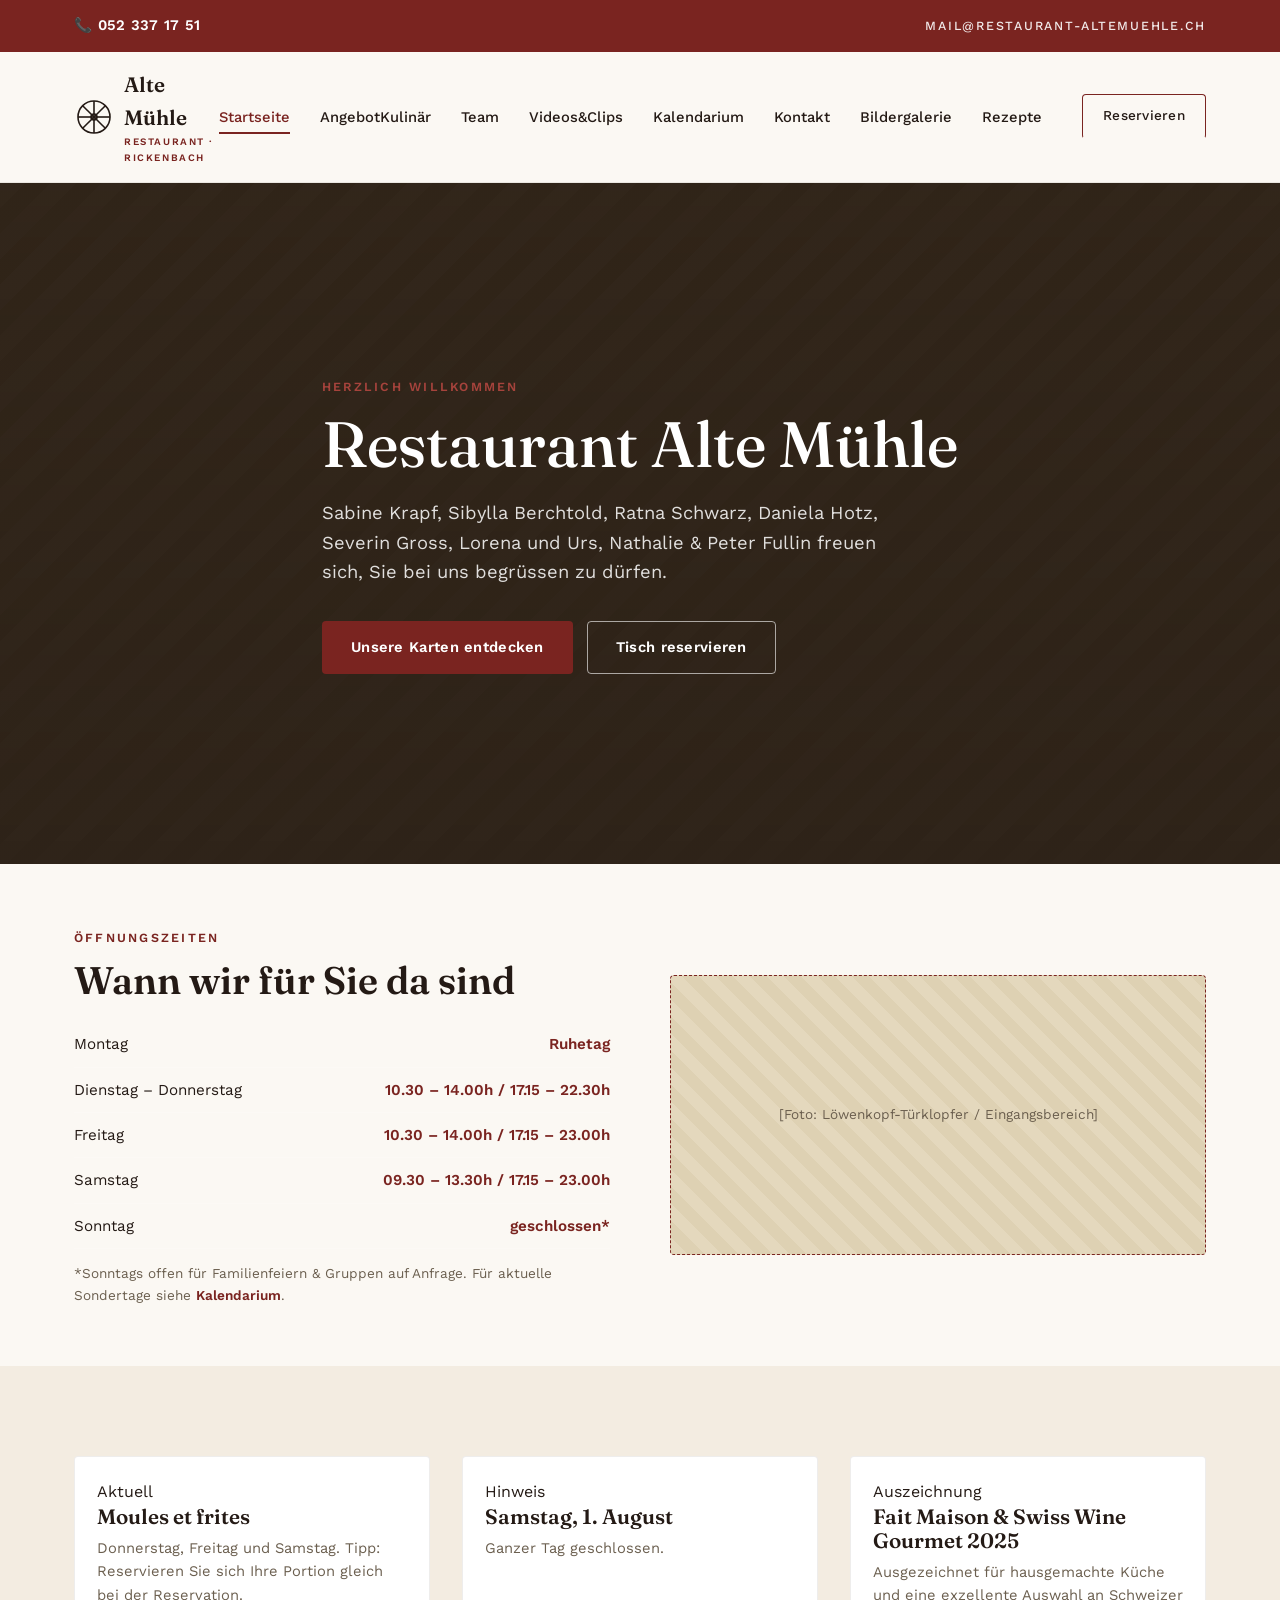
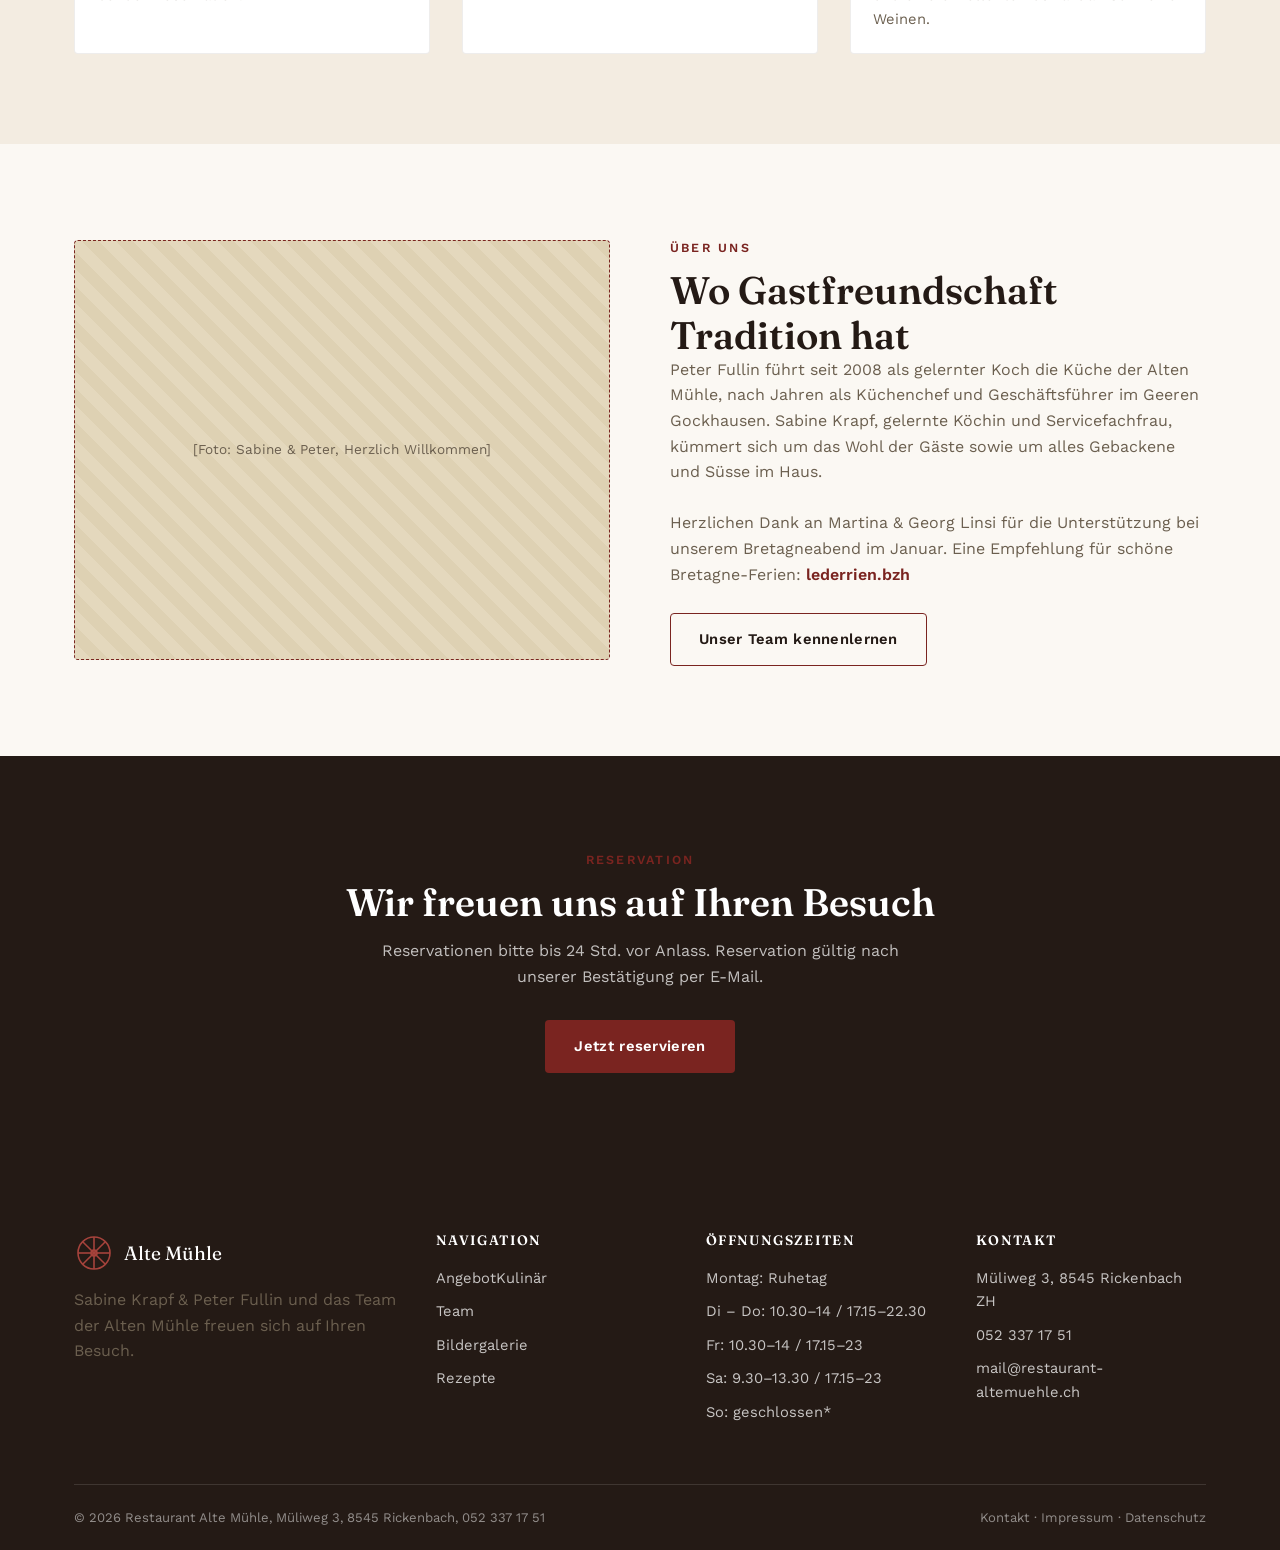
==== index.html @ ccd16a59 "Initial commit" ====
<!DOCTYPE html>
<html lang="de">
<head>
<meta charset="UTF-8">
<meta name="viewport" content="width=device-width, initial-scale=1.0">
<title>Restaurant Alte Mühle | Rickenbach ZH</title>
<meta name="description" content="Restaurant Alte Mühle in Rickenbach ZH – herzhafte Küche, Fait-Maison-Label und ausgezeichnete Schweizer Weine. Sabine Krapf & Peter Fullin heissen Sie willkommen.">
<link rel="stylesheet" href="style.css">
</head>
<body>

<div class="top-bar">
  <div class="top-bar-inner">
    <a class="phone" href="tel:+41523371751">📞 052 337 17 51</a>
    <a class="mail" href="mailto:mail@restaurant-altemuehle.ch">mail@restaurant-altemuehle.ch</a>
  </div>
</div>

<header class="site-header">
  <div class="nav-wrap">
    <a href="index.html" class="logo">
      <svg class="millwheel" viewBox="0 0 40 40"><circle cx="20" cy="20" r="16"/><line x1="20" y1="4" x2="20" y2="36"/><line x1="4" y1="20" x2="36" y2="20"/><line x1="8.7" y1="8.7" x2="31.3" y2="31.3"/><line x1="31.3" y1="8.7" x2="8.7" y2="31.3"/><circle cx="20" cy="20" r="3"/></svg>
      <div>Alte Mühle<span class="sub">Restaurant · Rickenbach</span></div>
    </a>
    <nav class="main-nav" id="main-nav">
      <ul>
        <li><a href="index.html" class="active">Startseite</a></li>
        <li><a href="angebotkulinaer.html">AngebotKulinär</a></li>
        <li><a href="team.html">Team</a></li>
        <li><a href="videos.html">Videos&amp;Clips</a></li>
        <li><a href="kalendarium.html">Kalendarium</a></li>
        <li><a href="kontakt.html">Kontakt</a></li>
        <li><a href="bildergalerie.html">Bildergalerie</a></li>
        <li><a href="rezepte.html">Rezepte</a></li>
        <li class="nav-cta"><a href="kontakt.html" class="btn btn-outline-dark">Reservieren</a></li>
      </ul>
    </nav>
    <button class="nav-toggle" id="nav-toggle" aria-label="Menü öffnen">&#9776;</button>
  </div>
</header>

<section class="hero">
  <div class="hero-inner">
    <span class="eyebrow">Herzlich willkommen</span>
    <h1>Restaurant Alte Mühle</h1>
    <p class="lead">Sabine Krapf, Sibylla Berchtold, Ratna Schwarz, Daniela Hotz, Severin Gross, Lorena und Urs, Nathalie &amp; Peter Fullin freuen sich, Sie bei uns begrüssen zu dürfen.</p>
    <div class="hero-actions">
      <a href="angebotkulinaer.html" class="btn btn-primary">Unsere Karten entdecken</a>
      <a href="kontakt.html" class="btn btn-outline">Tisch reservieren</a>
    </div>
  </div>
</section>

<section class="tight">
  <div class="container split">
    <div>
      <span class="eyebrow">Öffnungszeiten</span>
      <h2>Wann wir für Sie da sind</h2>
      <table class="hours-table" style="margin-top:20px;">
        <tr><td style="color:var(--text)">Montag</td><td style="color:var(--brass)">Ruhetag</td></tr>
        <tr><td style="color:var(--text)">Dienstag – Donnerstag</td><td style="color:var(--brass)">10.30 – 14.00h / 17.15 – 22.30h</td></tr>
        <tr><td style="color:var(--text)">Freitag</td><td style="color:var(--brass)">10.30 – 14.00h / 17.15 – 23.00h</td></tr>
        <tr><td style="color:var(--text)">Samstag</td><td style="color:var(--brass)">09.30 – 13.30h / 17.15 – 23.00h</td></tr>
        <tr><td style="color:var(--text)">Sonntag</td><td style="color:var(--brass)">geschlossen*</td></tr>
      </table>
      <p style="margin-top:14px;font-size:0.85rem;">*Sonntags offen für Familienfeiern &amp; Gruppen auf Anfrage. Für aktuelle Sondertage siehe <a href="kalendarium.html" style="color:var(--brass);font-weight:600;">Kalendarium</a>.</p>
    </div>
    <div class="img-placeholder" style="min-height:280px;">[Foto: Löwenkopf-Türklopfer / Eingangsbereich]</div>
  </div>
</section>

<section class="section-alt">
  <div class="container">
    <div class="grid-3">
      <div class="card">
        <div class="card-body">
          <span class="tag">Aktuell</span>
          <h3>Moules et frites</h3>
          <p>Donnerstag, Freitag und Samstag. Tipp: Reservieren Sie sich Ihre Portion gleich bei der Reservation.</p>
        </div>
      </div>
      <div class="card">
        <div class="card-body">
          <span class="tag">Hinweis</span>
          <h3>Samstag, 1. August</h3>
          <p>Ganzer Tag geschlossen.</p>
        </div>
      </div>
      <div class="card">
        <div class="card-body">
          <span class="tag">Auszeichnung</span>
          <h3>Fait Maison &amp; Swiss Wine Gourmet 2025</h3>
          <p>Ausgezeichnet für hausgemachte Küche und eine exzellente Auswahl an Schweizer Weinen.</p>
        </div>
      </div>
    </div>
  </div>
</section>

<section>
  <div class="container split">
    <div class="img-placeholder">[Foto: Sabine &amp; Peter, Herzlich Willkommen]</div>
    <div>
      <span class="eyebrow">Über uns</span>
      <h2>Wo Gastfreundschaft Tradition hat</h2>
      <p>Peter Fullin führt seit 2008 als gelernter Koch die Küche der Alten Mühle, nach Jahren als Küchenchef und Geschäftsführer im Geeren Gockhausen. Sabine Krapf, gelernte Köchin und Servicefachfrau, kümmert sich um das Wohl der Gäste sowie um alles Gebackene und Süsse im Haus.</p>
      <br>
      <p>Herzlichen Dank an Martina &amp; Georg Linsi für die Unterstützung bei unserem Bretagneabend im Januar. Eine Empfehlung für schöne Bretagne-Ferien: <a href="https://www.lederrien.bzh/" style="color:var(--brass);font-weight:600;">lederrien.bzh</a></p>
      <br>
      <a href="team.html" class="btn btn-outline-dark">Unser Team kennenlernen</a>
    </div>
  </div>
</section>

<section class="section-dark text-center">
  <div class="container">
    <span class="eyebrow">Reservation</span>
    <h2>Wir freuen uns auf Ihren Besuch</h2>
    <p style="max-width:520px;margin:14px auto 30px;">Reservationen bitte bis 24 Std. vor Anlass. Reservation gültig nach unserer Bestätigung per E-Mail.</p>
    <a href="kontakt.html" class="btn btn-primary">Jetzt reservieren</a>
  </div>
</section>

<footer class="site-footer">
  <div class="container">
    <div class="footer-grid">
      <div>
        <div class="footer-logo">
          <svg class="millwheel" viewBox="0 0 40 40"><circle cx="20" cy="20" r="16"/><line x1="20" y1="4" x2="20" y2="36"/><line x1="4" y1="20" x2="36" y2="20"/><line x1="8.7" y1="8.7" x2="31.3" y2="31.3"/><line x1="31.3" y1="8.7" x2="8.7" y2="31.3"/><circle cx="20" cy="20" r="3"/></svg>
          Alte Mühle
        </div>
        <p>Sabine Krapf &amp; Peter Fullin und das Team der Alten Mühle freuen sich auf Ihren Besuch.</p>
      </div>
      <div>
        <h4>Navigation</h4>
        <ul>
          <li><a href="angebotkulinaer.html">AngebotKulinär</a></li>
          <li><a href="team.html">Team</a></li>
          <li><a href="bildergalerie.html">Bildergalerie</a></li>
          <li><a href="rezepte.html">Rezepte</a></li>
        </ul>
      </div>
      <div>
        <h4>Öffnungszeiten</h4>
        <ul>
          <li>Montag: Ruhetag</li>
          <li>Di – Do: 10.30–14 / 17.15–22.30</li>
          <li>Fr: 10.30–14 / 17.15–23</li>
          <li>Sa: 9.30–13.30 / 17.15–23</li>
          <li>So: geschlossen*</li>
        </ul>
      </div>
      <div>
        <h4>Kontakt</h4>
        <ul>
          <li>Müliweg 3, 8545 Rickenbach ZH</li>
          <li><a href="tel:+41523371751">052 337 17 51</a></li>
          <li><a href="mailto:mail@restaurant-altemuehle.ch">mail@restaurant-altemuehle.ch</a></li>
        </ul>
      </div>
    </div>
    <div class="footer-bottom">
      <span>© 2026 Restaurant Alte Mühle, Müliweg 3, 8545 Rickenbach, 052 337 17 51</span>
      <span><a href="kontakt.html">Kontakt</a> · <a href="#">Impressum</a> · <a href="#">Datenschutz</a></span>
    </div>
  </div>
</footer>

<script>
  document.getElementById('nav-toggle').addEventListener('click', function () {
    document.getElementById('main-nav').classList.toggle('open');
  });
</script>
</body>
</html>
---- style.css ----
/* =============================================================
   Restaurant Alte Mühle – style.css
   Design: warmes Mühlen-/Getreide-Thema
   ============================================================= */

@import url('https://fonts.googleapis.com/css2?family=Fraunces:opsz,wght@9..144,400;9..144,500;9..144,600;9..144,700&family=Work+Sans:wght@400;500;600&display=swap');

:root {
  --dark-walnut: #241A15;
  --wood: #3B2A22;
  --brass: #7A2420;
  --brass-light: #A6433C;
  --grain: #F3ECE1;
  --grain-light: #FBF8F3;
  --moss: #4B3B2C;
  --white: #ffffff;
  --text: #241A15;
  --text-muted: #6b5f4f;

  --font-display: 'Fraunces', Georgia, serif;
  --font-body: 'Work Sans', Arial, sans-serif;

  --max-width: 1180px;
  --radius: 4px;
}

* { box-sizing: border-box; margin: 0; padding: 0; }

html { scroll-behavior: smooth; }

body {
  font-family: var(--font-body);
  color: var(--text);
  background: var(--grain-light);
  line-height: 1.6;
  -webkit-font-smoothing: antialiased;
}

img { max-width: 100%; display: block; }

a { color: inherit; text-decoration: none; }

.container {
  max-width: var(--max-width);
  margin: 0 auto;
  padding: 0 24px;
}

h1, h2, h3, h4 {
  font-family: var(--font-display);
  font-weight: 600;
  color: var(--dark-walnut);
  line-height: 1.15;
}

h1 { font-size: clamp(2.4rem, 5vw, 4rem); font-weight: 500; }
h2 { font-size: clamp(1.8rem, 3vw, 2.6rem); }
h3 { font-size: 1.3rem; }

.eyebrow {
  font-family: var(--font-body);
  font-size: 0.78rem;
  letter-spacing: 0.18em;
  text-transform: uppercase;
  color: var(--brass);
  font-weight: 600;
  display: inline-block;
  margin-bottom: 10px;
}

p { color: var(--text-muted); }

/* ---------- Mühlrad-Icon (Signatur-Element) ---------- */
.millwheel {
  width: 40px;
  height: 40px;
  flex-shrink: 0;
}
.millwheel circle,
.millwheel line {
  stroke: var(--brass);
  stroke-width: 1.6;
  fill: none;
}
.divider-wheel {
  display: flex;
  align-items: center;
  justify-content: center;
  gap: 18px;
  margin: 8px 0 32px;
}
.divider-wheel::before,
.divider-wheel::after {
  content: "";
  height: 1px;
  width: 60px;
  background: var(--brass-light);
}
.divider-wheel svg { width: 28px; height: 28px; }
.divider-wheel svg circle, .divider-wheel svg line { stroke: var(--brass); stroke-width: 1.4; fill: none; }

/* ---------- Buttons ---------- */
.btn {
  display: inline-flex;
  align-items: center;
  gap: 8px;
  padding: 14px 28px;
  border-radius: var(--radius);
  font-family: var(--font-body);
  font-weight: 600;
  font-size: 0.92rem;
  letter-spacing: 0.02em;
  border: 1.5px solid transparent;
  cursor: pointer;
  transition: all 0.2s ease;
}
.btn-primary {
  background: var(--brass);
  color: var(--white);
}
.btn-primary:hover { background: var(--dark-walnut); }
.btn-outline {
  background: transparent;
  border-color: rgba(255,255,255,0.6);
  color: var(--white);
}
.btn-outline:hover { background: rgba(255,255,255,0.12); }
.btn-outline-dark {
  background: transparent;
  border-color: var(--brass);
  color: var(--dark-walnut);
}
.btn-outline-dark:hover { background: var(--brass); color: var(--white); }

/* ---------- Topbar ---------- */
.top-bar {
  background: var(--brass);
  color: var(--white);
}
.top-bar-inner {
  max-width: var(--max-width);
  margin: 0 auto;
  padding: 14px 24px;
  display: flex;
  justify-content: space-between;
  align-items: center;
  gap: 14px;
  flex-wrap: wrap;
}
.top-bar a { color: var(--white); font-weight: 600; font-size: 0.92rem; letter-spacing: 0.02em; }
.top-bar .mail { font-size: 0.78rem; letter-spacing: 0.14em; text-transform: uppercase; opacity: 0.9; font-weight: 500; }
.top-bar .phone { display: flex; align-items: center; gap: 8px; }

/* ---------- Header ---------- */
header.site-header {
  position: sticky;
  top: 0;
  z-index: 100;
  background: var(--grain-light);
  border-bottom: 1px solid rgba(43,33,24,0.08);
}
.nav-wrap {
  display: flex;
  align-items: center;
  justify-content: space-between;
  padding: 16px 24px;
  max-width: var(--max-width);
  margin: 0 auto;
}
.logo {
  display: flex;
  align-items: center;
  gap: 10px;
  font-family: var(--font-display);
  font-size: 1.3rem;
  font-weight: 600;
  color: var(--dark-walnut);
}
.logo .millwheel circle, .logo .millwheel line { stroke: var(--dark-walnut); }
.logo span.sub {
  display: block;
  font-family: var(--font-body);
  font-size: 0.62rem;
  letter-spacing: 0.16em;
  text-transform: uppercase;
  color: var(--brass);
  font-weight: 600;
}

nav.main-nav ul {
  list-style: none;
  display: flex;
  gap: 30px;
  align-items: center;
}
nav.main-nav a {
  font-size: 0.92rem;
  font-weight: 500;
  color: var(--text);
  padding: 6px 0;
  border-bottom: 2px solid transparent;
  transition: border-color 0.2s, color 0.2s;
}
nav.main-nav a:hover,
nav.main-nav a.active {
  color: var(--brass);
  border-color: var(--brass);
}
.nav-cta { margin-left: 10px; }
.nav-cta .btn { padding: 10px 20px; font-size: 0.85rem; }

.nav-toggle { display: none; background: none; border: none; font-size: 1.6rem; cursor: pointer; color: var(--dark-walnut); }

/* ---------- Hero ---------- */
.hero {
  position: relative;
  min-height: 640px;
  display: flex;
  align-items: center;
  background:
    linear-gradient(180deg, rgba(43,33,24,0.55), rgba(43,33,24,0.72)),
    repeating-linear-gradient(135deg, #3a2c1e, #3a2c1e 18px, #362818 18px, #362818 36px);
}
.hero-inner {
  max-width: var(--max-width);
  margin: 0 auto;
  padding: 100px 24px;
  color: var(--white);
}
.hero .eyebrow { color: var(--brass-light); }
.hero h1 { color: var(--white); max-width: 720px; }
.hero p.lead {
  color: rgba(255,255,255,0.85);
  font-size: 1.15rem;
  max-width: 560px;
  margin: 18px 0 34px;
}
.hero-actions { display: flex; flex-wrap: wrap; gap: 14px; }

.page-hero {
  min-height: 320px;
  padding-top: 0;
}
.page-hero .hero-inner { padding: 70px 24px; }

/* placeholder image blocks – swap for real photos */
.img-placeholder {
  background: repeating-linear-gradient(45deg, #e4d8bd, #e4d8bd 12px, #ded1b3 12px, #ded1b3 24px);
  border: 1.5px dashed var(--brass);
  display: flex;
  align-items: center;
  justify-content: center;
  color: var(--text-muted);
  font-family: var(--font-body);
  font-size: 0.85rem;
  text-align: center;
  padding: 20px;
  border-radius: var(--radius);
  min-height: 220px;
}

/* ---------- Sections ---------- */
section { padding: 90px 0; }
section.tight { padding: 60px 0; }
.section-alt { background: var(--grain); }
.section-dark {
  background: var(--dark-walnut);
  color: var(--white);
}
.section-dark h2, .section-dark h3 { color: var(--white); }
.section-dark p { color: rgba(255,255,255,0.72); }

.section-head {
  text-align: center;
  max-width: 640px;
  margin: 0 auto 50px;
}

/* two-column about */
.split {
  display: grid;
  grid-template-columns: 1fr 1fr;
  gap: 60px;
  align-items: center;
}
.split .img-placeholder { min-height: 420px; }

/* cards / grid */
.grid-3 {
  display: grid;
  grid-template-columns: repeat(3, 1fr);
  gap: 32px;
}
.grid-2 {
  display: grid;
  grid-template-columns: repeat(2, 1fr);
  gap: 32px;
}
.card {
  background: var(--white);
  border: 1px solid rgba(43,33,24,0.08);
  border-radius: var(--radius);
  overflow: hidden;
}
.card .img-placeholder { min-height: 200px; border-radius: 0; }
.card-body { padding: 22px; }
.card-body h3 { margin-bottom: 8px; }
.card-body p { font-size: 0.92rem; }

/* team */
.team-member { text-align: center; }
.team-member .img-placeholder {
  min-height: 260px;
  border-radius: 50%;
  aspect-ratio: 1/1;
  min-height: 0;
}
.team-member h3 { margin-top: 18px; }
.team-member .role {
  color: var(--brass);
  font-size: 0.82rem;
  letter-spacing: 0.08em;
  text-transform: uppercase;
  font-weight: 600;
  margin-bottom: 10px;
}

/* gallery */
.gallery-grid {
  display: grid;
  grid-template-columns: repeat(4, 1fr);
  grid-auto-rows: 200px;
  gap: 14px;
}
.gallery-grid .img-placeholder { min-height: 0; height: 100%; }
.gallery-grid .tall { grid-row: span 2; }
.gallery-grid .wide { grid-column: span 2; }

/* videos */
.video-card .img-placeholder {
  min-height: 260px;
  position: relative;
}
.play-badge {
  width: 60px;
  height: 60px;
  border-radius: 50%;
  background: rgba(43,33,24,0.75);
  color: var(--white);
  display: flex;
  align-items: center;
  justify-content: center;
  font-size: 1.4rem;
}

/* recipes */
.recipe-card .tag {
  display: inline-block;
  font-size: 0.72rem;
  letter-spacing: 0.08em;
  text-transform: uppercase;
  background: var(--grain);
  color: var(--moss);
  padding: 4px 10px;
  border-radius: 20px;
  margin-bottom: 10px;
  font-weight: 600;
}

/* events */
.event-row {
  display: flex;
  gap: 26px;
  padding: 26px 0;
  border-bottom: 1px solid rgba(43,33,24,0.1);
}
.event-date {
  min-width: 90px;
  text-align: center;
  font-family: var(--font-display);
  color: var(--brass);
}
.event-date .day { font-size: 2rem; font-weight: 600; display: block; line-height: 1; }
.event-date .month { font-size: 0.8rem; letter-spacing: 0.1em; text-transform: uppercase; }

/* opening hours table */
.hours-table { width: 100%; border-collapse: collapse; }
.hours-table td { padding: 10px 0; border-bottom: 1px solid rgba(255,255,255,0.12); font-size: 0.95rem; }
.hours-table td:last-child { text-align: right; color: var(--brass-light); font-weight: 600; }

/* contact form */
.contact-grid {
  display: grid;
  grid-template-columns: 1fr 1fr;
  gap: 60px;
}
.form-field { margin-bottom: 18px; }
.form-field label {
  display: block;
  font-size: 0.85rem;
  font-weight: 600;
  margin-bottom: 6px;
  color: var(--dark-walnut);
}
.form-field input,
.form-field select,
.form-field textarea {
  width: 100%;
  padding: 12px 14px;
  border: 1.5px solid rgba(43,33,24,0.18);
  border-radius: var(--radius);
  font-family: var(--font-body);
  font-size: 0.95rem;
  background: var(--white);
}
.form-field input:focus,
.form-field select:focus,
.form-field textarea:focus {
  outline: 2px solid var(--brass);
  outline-offset: 1px;
}
.form-row { display: grid; grid-template-columns: 1fr 1fr; gap: 18px; }
.map-embed {
  width: 100%;
  height: 100%;
  min-height: 320px;
  border-radius: var(--radius);
  border: none;
}

/* ---------- Footer ---------- */
footer.site-footer {
  background: var(--dark-walnut);
  color: rgba(255,255,255,0.75);
  padding-top: 70px;
}
.footer-grid {
  display: grid;
  grid-template-columns: 1.4fr 1fr 1fr 1fr;
  gap: 40px;
  padding-bottom: 50px;
  border-bottom: 1px solid rgba(255,255,255,0.12);
}
.footer-grid h4 {
  color: var(--white);
  font-size: 0.85rem;
  letter-spacing: 0.1em;
  text-transform: uppercase;
  margin-bottom: 18px;
}
.footer-grid ul { list-style: none; }
.footer-grid li { margin-bottom: 10px; font-size: 0.92rem; }
.footer-grid a:hover { color: var(--brass-light); }
.footer-logo {
  display: flex;
  align-items: center;
  gap: 10px;
  font-family: var(--font-display);
  font-size: 1.2rem;
  color: var(--white);
  margin-bottom: 14px;
}
.footer-logo .millwheel circle, .footer-logo .millwheel line { stroke: var(--brass-light); }
.footer-bottom {
  display: flex;
  justify-content: space-between;
  align-items: center;
  padding: 22px 0;
  font-size: 0.82rem;
  color: rgba(255,255,255,0.5);
  flex-wrap: wrap;
  gap: 10px;
}
.footer-bottom a { color: rgba(255,255,255,0.5); }
.footer-bottom a:hover { color: var(--brass-light); }

/* ---------- Utilities ---------- */
.text-center { text-align: center; }
.mt-40 { margin-top: 40px; }

/* ---------- Responsive ---------- */
@media (max-width: 900px) {
  .split, .contact-grid { grid-template-columns: 1fr; }
  .grid-3 { grid-template-columns: repeat(2, 1fr); }
  .gallery-grid { grid-template-columns: repeat(2, 1fr); }
  .footer-grid { grid-template-columns: 1fr 1fr; }
}

@media (max-width: 720px) {
  nav.main-nav { position: fixed; top: 73px; left: 0; right: 0; background: var(--grain-light); flex-direction: column; padding: 20px 24px; border-bottom: 1px solid rgba(43,33,24,0.1); display: none; }
  nav.main-nav.open { display: flex; }
  nav.main-nav ul { flex-direction: column; align-items: flex-start; width: 100%; gap: 4px; }
  nav.main-nav .nav-cta { margin: 14px 0 0; }
  .nav-toggle { display: block; }
  .grid-3, .grid-2, .footer-grid { grid-template-columns: 1fr; }
  .gallery-grid { grid-template-columns: 1fr 1fr; }
  .form-row { grid-template-columns: 1fr; }
  .hero-inner, .page-hero .hero-inner { padding: 60px 24px; }
}
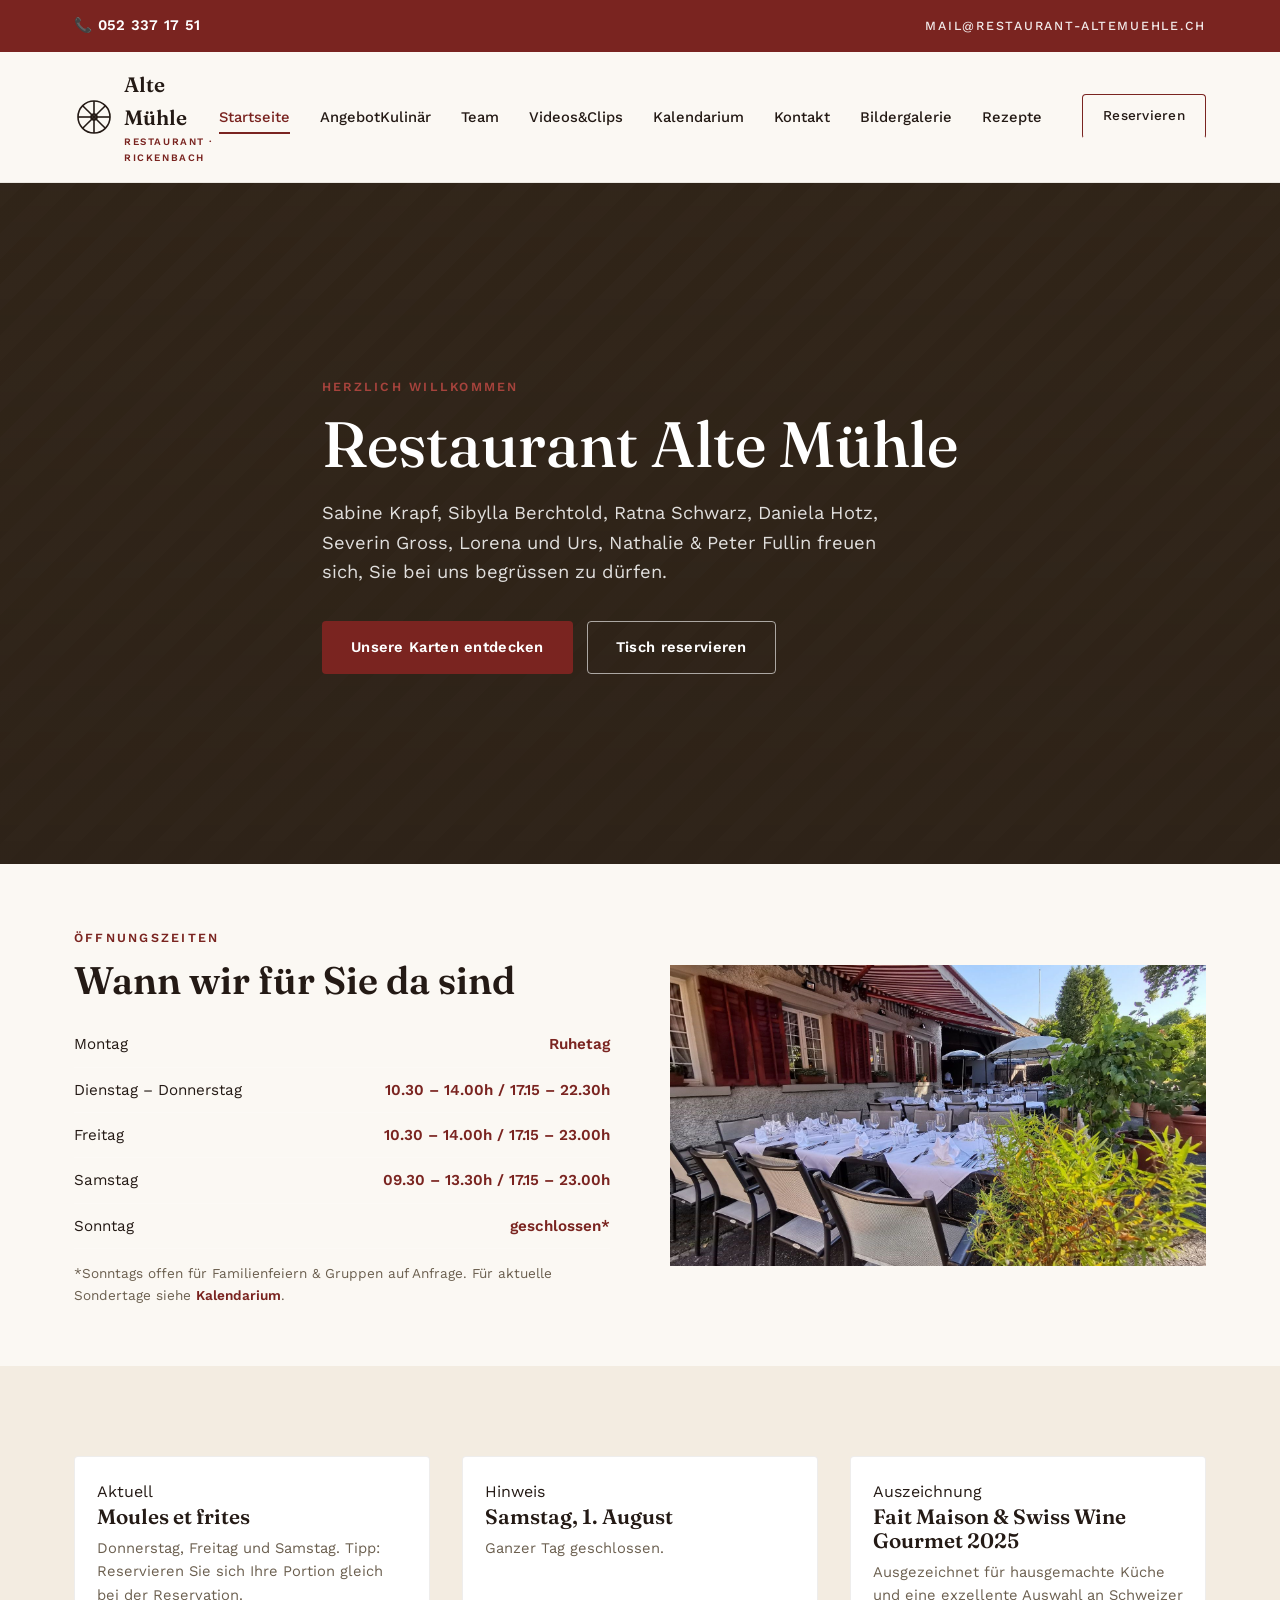
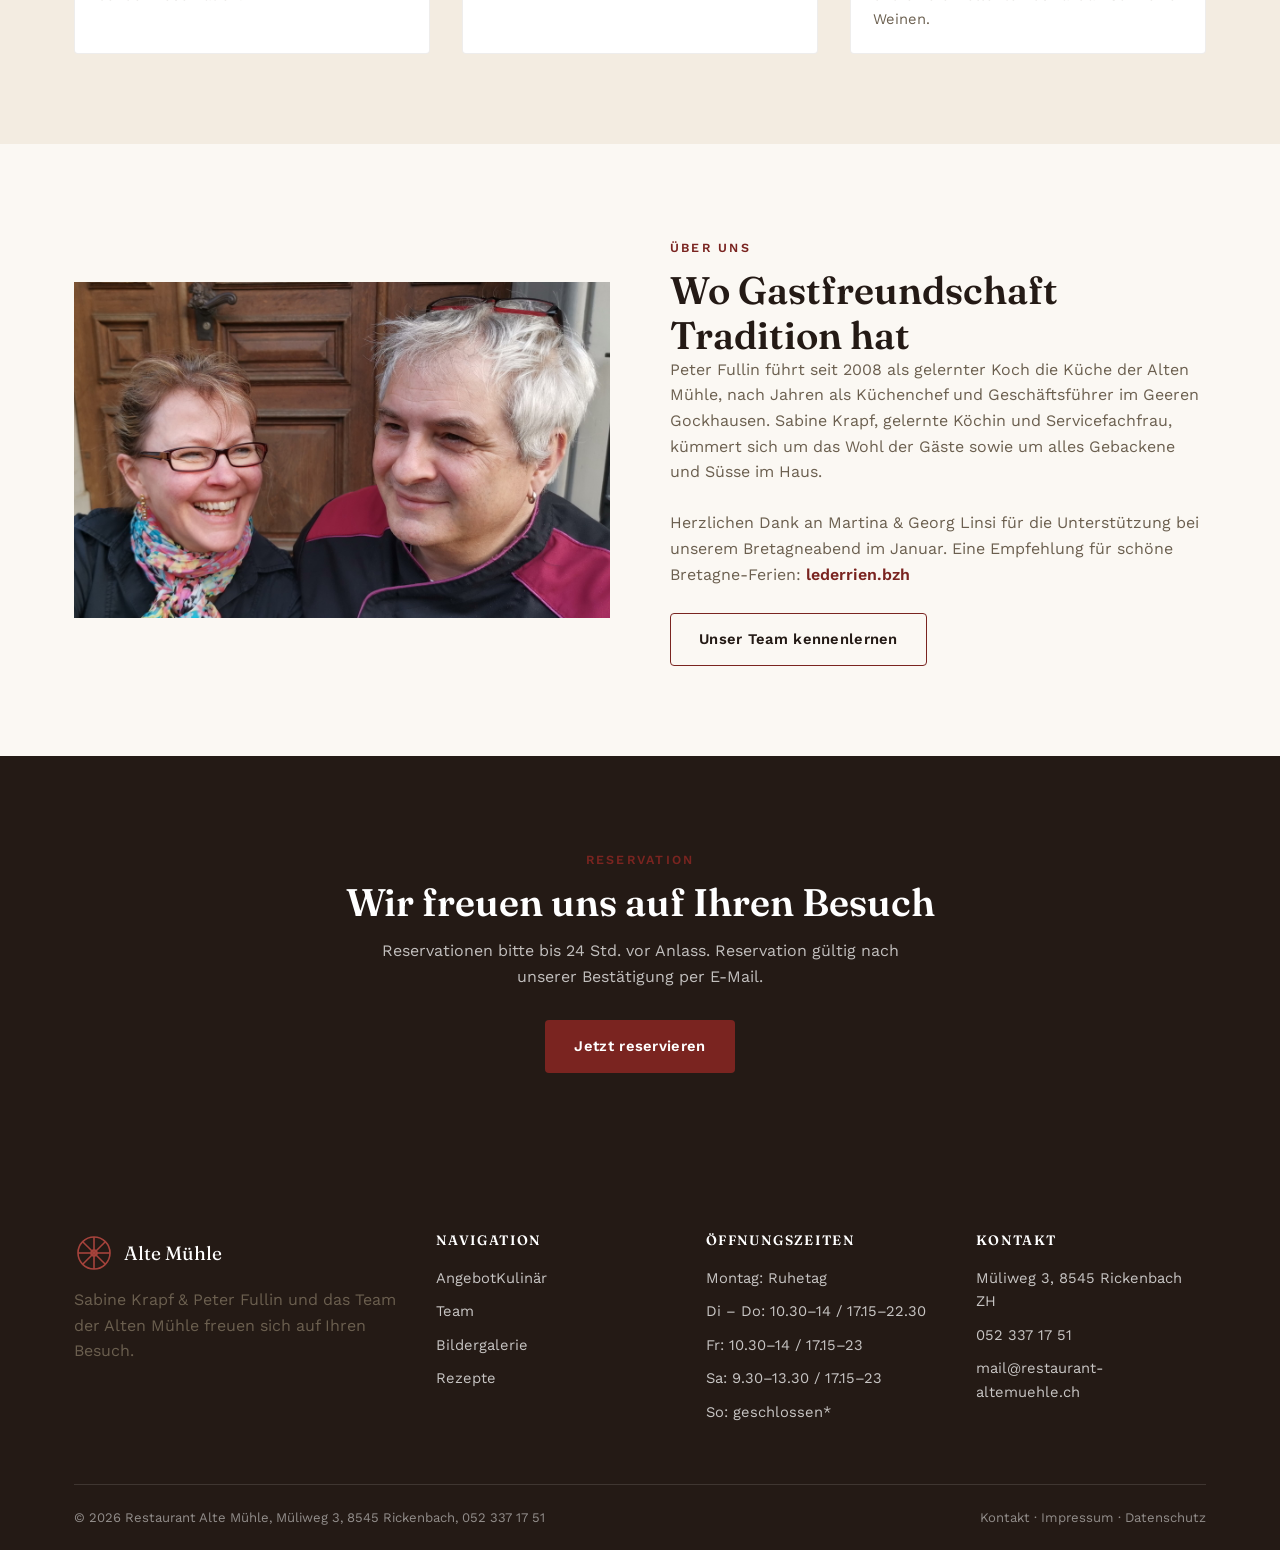
==== commit f16de11d: "see last commit" ====
--- a/index.html
+++ b/index.html
@@ -65,7 +65,7 @@
       </table>
       <p style="margin-top:14px;font-size:0.85rem;">*Sonntags offen für Familienfeiern &amp; Gruppen auf Anfrage. Für aktuelle Sondertage siehe <a href="kalendarium.html" style="color:var(--brass);font-weight:600;">Kalendarium</a>.</p>
     </div>
-    <div class="img-placeholder" style="min-height:280px;">[Foto: Löwenkopf-Türklopfer / Eingangsbereich]</div>
+    <img src="menu/f2fa04a3-8760-4892-a5e3-02a57ac8311f.jpg" alt="Restaurant" class="card-img">
   </div>
 </section>
 
@@ -99,7 +99,7 @@
 
 <section>
   <div class="container split">
-    <div class="img-placeholder">[Foto: Sabine &amp; Peter, Herzlich Willkommen]</div>
+    <img src="pictures/mitarbeiter/65ddd758-11f8-428f-9064-cf049e84323e.jpg" alt="Mitarbeiter" class="card-img">
     <div>
       <span class="eyebrow">Über uns</span>
       <h2>Wo Gastfreundschaft Tradition hat</h2>
--- a/style.css
+++ b/style.css
@@ -422,7 +422,7 @@
 .form-row { display: grid; grid-template-columns: 1fr 1fr; gap: 18px; }
 .map-embed {
   width: 100%;
-  height: 100%;
+  height: 40%;
   min-height: 320px;
   border-radius: var(--radius);
   border: none;
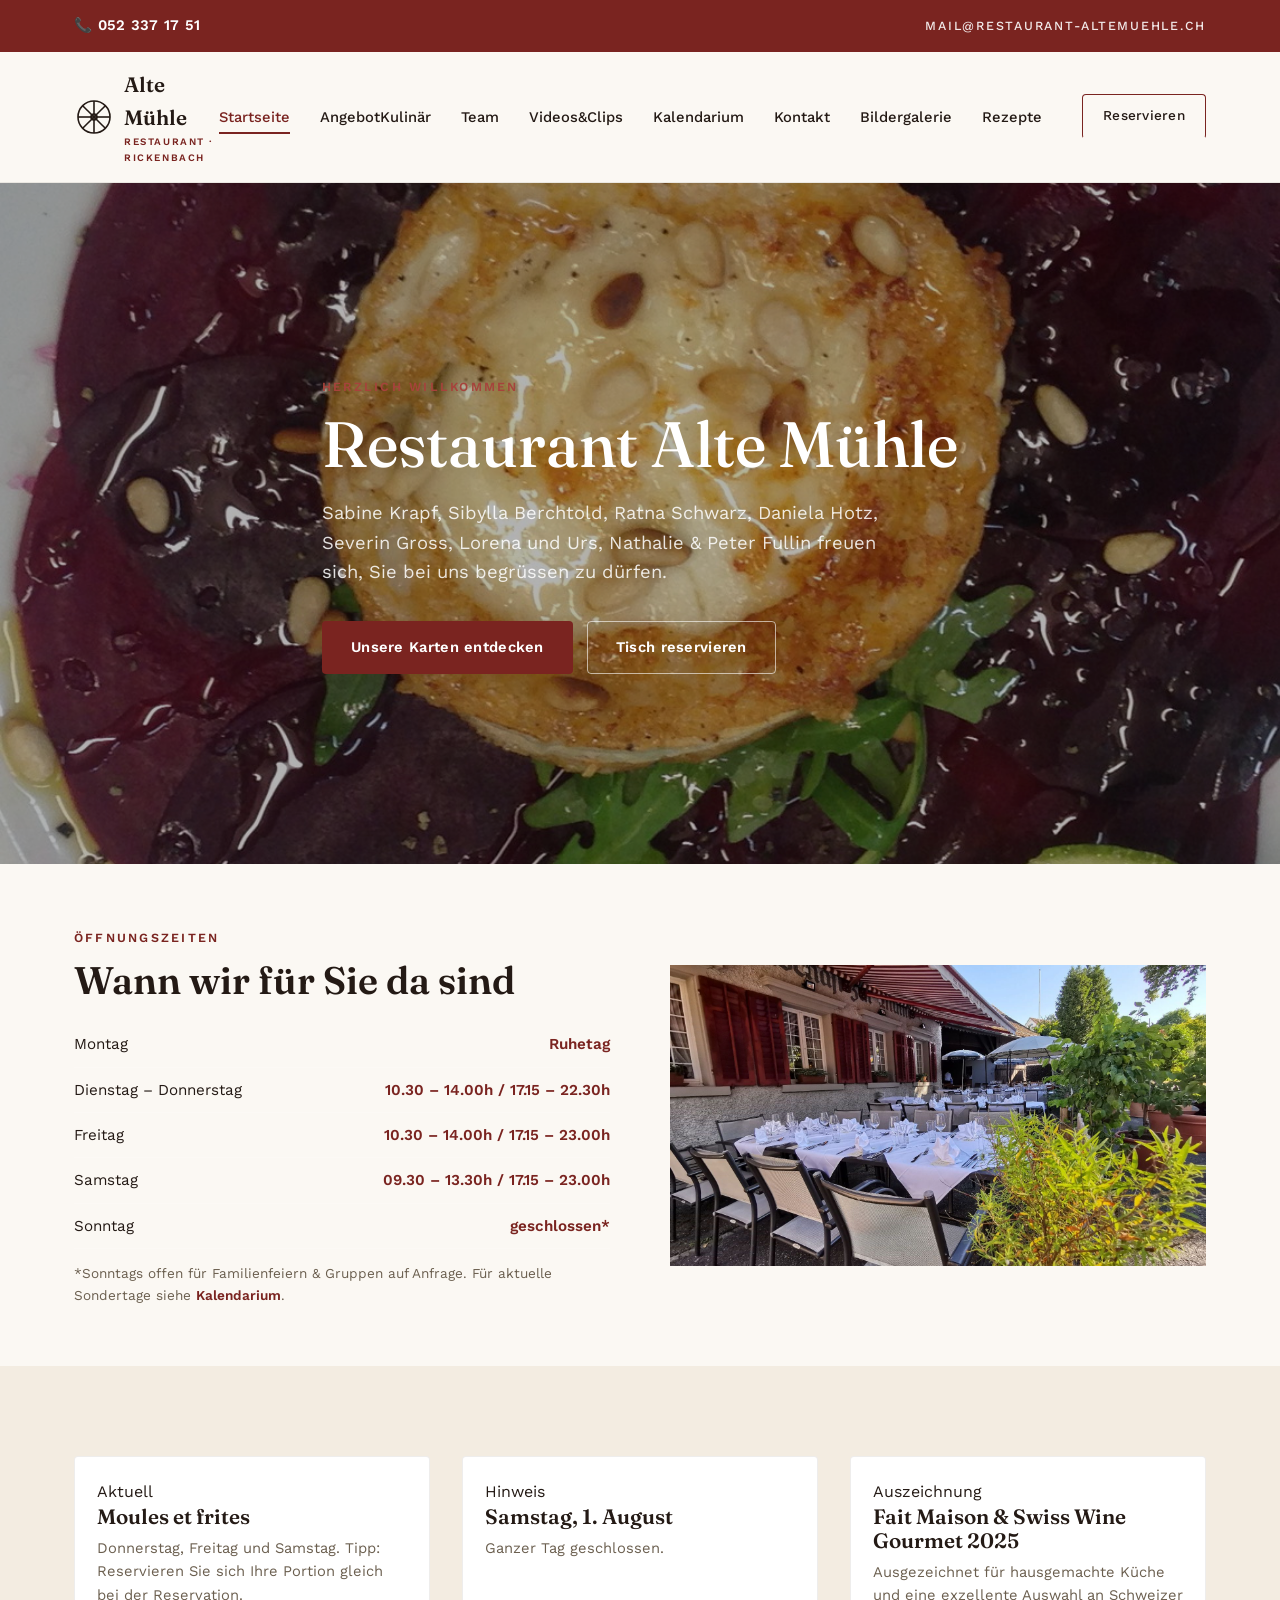
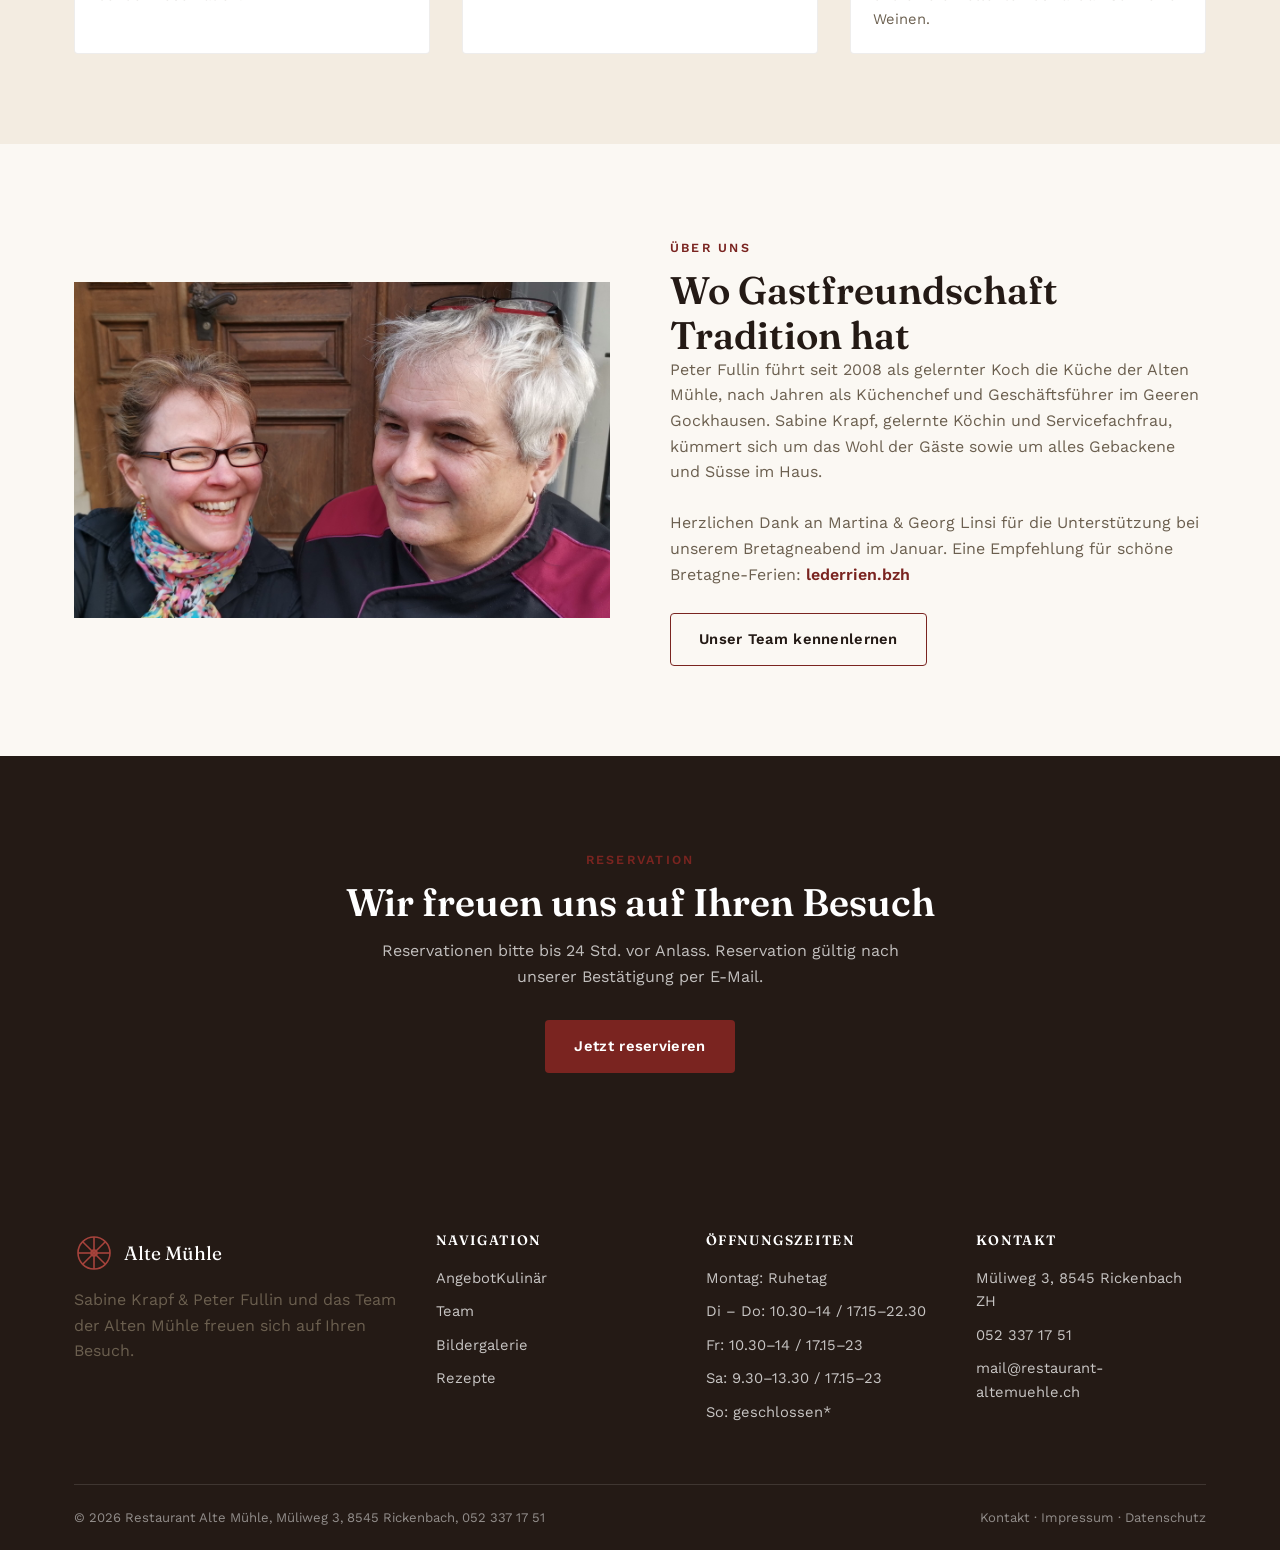
==== commit abc15dce: "added changing backround in index.html" ====
--- a/index.html
+++ b/index.html
@@ -40,6 +40,20 @@
 </header>
 
 <section class="hero">
+  <div class="hero-bg">
+    <img src="pictures/galerie/b257bf2e-276b-4570-9abd-5dac0fc9400a.jpg" class="hero-bg-img active" alt="">
+    <img src="pictures/galerie/f2fa04a3-8760-4892-a5e3-02a57ac8311f.jpg" class="hero-bg-img" alt="">
+    <img src="pictures/galerie/65ddd758-11f8-428f-9064-cf049e84323e.jpg" class="hero-bg-img" alt="">
+    <img src="pictures/galerie/b68692f9-37d5-4e6b-8525-2e407a3215ae.jpg" class="hero-bg-img" alt="Bild 2">
+    <img src="pictures/galerie/c1bb4e3f-920f-47ab-b1a6-8c3b779eff9e.jpg" class="hero-bg-img" alt="Bild 3">
+    <img src="pictures/galerie/c23c99f3-7e12-44d2-ae15-266cf6287e44.jpg" class="hero-bg-img" alt="Bild 4">
+    <img src="pictures/galerie/c694ae17-88f6-4533-8d5b-229b120d3130.JPG" class="hero-bg-img" alt="Bild 5">
+    <img src="pictures/galerie/ca472386-0b77-4212-857c-9810abe5e41e.jpg" class="hero-bg-img" alt="Bild 6">
+    <img src="pictures/galerie/db5d1e59-4866-4b55-b6c5-62f4a9842ee7.jpg" class="hero-bg-img" alt="Bild 7">
+    <img src="pictures/galerie/e1adeaa3-cf4f-44e0-8039-e6092b40dc69.jpg" class="hero-bg-img" alt="Bild 8">
+    <img src="pictures/galerie/e47ef94d-1d72-4f54-bfe3-cb804793fbbe.jpg" class="hero-bg-img" alt="Bild 9">
+  </div>
+
   <div class="hero-inner">
     <span class="eyebrow">Herzlich willkommen</span>
     <h1>Restaurant Alte Mühle</h1>
@@ -171,5 +185,22 @@
     document.getElementById('main-nav').classList.toggle('open');
   });
 </script>
+
+<script>
+  document.addEventListener('DOMContentLoaded', () => {
+    const heroImages = document.querySelectorAll('.hero-bg-img');
+    let current = 0;
+
+    if (!heroImages.length) return;
+
+    setInterval(() => {
+      heroImages[current].classList.remove('active');
+      current = (current + 1) % heroImages.length;
+      heroImages[current].classList.add('active');
+    }, 5000);
+  });
+</script>
+
+
 </body>
 </html>
--- a/style.css
+++ b/style.css
@@ -1,499 +1,601 @@
-/* =============================================================
-   Restaurant Alte Mühle – style.css
-   Design: warmes Mühlen-/Getreide-Thema
-   ============================================================= */
-
-@import url('https://fonts.googleapis.com/css2?family=Fraunces:opsz,wght@9..144,400;9..144,500;9..144,600;9..144,700&family=Work+Sans:wght@400;500;600&display=swap');
-
-:root {
-  --dark-walnut: #241A15;
-  --wood: #3B2A22;
-  --brass: #7A2420;
-  --brass-light: #A6433C;
-  --grain: #F3ECE1;
-  --grain-light: #FBF8F3;
-  --moss: #4B3B2C;
-  --white: #ffffff;
-  --text: #241A15;
-  --text-muted: #6b5f4f;
-
-  --font-display: 'Fraunces', Georgia, serif;
-  --font-body: 'Work Sans', Arial, sans-serif;
-
-  --max-width: 1180px;
-  --radius: 4px;
-}
-
-* { box-sizing: border-box; margin: 0; padding: 0; }
-
-html { scroll-behavior: smooth; }
-
-body {
-  font-family: var(--font-body);
-  color: var(--text);
-  background: var(--grain-light);
-  line-height: 1.6;
-  -webkit-font-smoothing: antialiased;
-}
-
-img { max-width: 100%; display: block; }
-
-a { color: inherit; text-decoration: none; }
-
-.container {
-  max-width: var(--max-width);
-  margin: 0 auto;
-  padding: 0 24px;
-}
-
-h1, h2, h3, h4 {
-  font-family: var(--font-display);
-  font-weight: 600;
-  color: var(--dark-walnut);
-  line-height: 1.15;
-}
-
-h1 { font-size: clamp(2.4rem, 5vw, 4rem); font-weight: 500; }
-h2 { font-size: clamp(1.8rem, 3vw, 2.6rem); }
-h3 { font-size: 1.3rem; }
-
-.eyebrow {
-  font-family: var(--font-body);
-  font-size: 0.78rem;
-  letter-spacing: 0.18em;
-  text-transform: uppercase;
-  color: var(--brass);
-  font-weight: 600;
-  display: inline-block;
-  margin-bottom: 10px;
-}
-
-p { color: var(--text-muted); }
-
-/* ---------- Mühlrad-Icon (Signatur-Element) ---------- */
-.millwheel {
-  width: 40px;
-  height: 40px;
-  flex-shrink: 0;
-}
-.millwheel circle,
-.millwheel line {
-  stroke: var(--brass);
-  stroke-width: 1.6;
-  fill: none;
-}
-.divider-wheel {
-  display: flex;
-  align-items: center;
-  justify-content: center;
-  gap: 18px;
-  margin: 8px 0 32px;
-}
-.divider-wheel::before,
-.divider-wheel::after {
-  content: "";
-  height: 1px;
-  width: 60px;
-  background: var(--brass-light);
-}
-.divider-wheel svg { width: 28px; height: 28px; }
-.divider-wheel svg circle, .divider-wheel svg line { stroke: var(--brass); stroke-width: 1.4; fill: none; }
-
-/* ---------- Buttons ---------- */
-.btn {
-  display: inline-flex;
-  align-items: center;
-  gap: 8px;
-  padding: 14px 28px;
-  border-radius: var(--radius);
-  font-family: var(--font-body);
-  font-weight: 600;
-  font-size: 0.92rem;
-  letter-spacing: 0.02em;
-  border: 1.5px solid transparent;
-  cursor: pointer;
-  transition: all 0.2s ease;
-}
-.btn-primary {
-  background: var(--brass);
-  color: var(--white);
-}
-.btn-primary:hover { background: var(--dark-walnut); }
-.btn-outline {
-  background: transparent;
-  border-color: rgba(255,255,255,0.6);
-  color: var(--white);
-}
-.btn-outline:hover { background: rgba(255,255,255,0.12); }
-.btn-outline-dark {
-  background: transparent;
-  border-color: var(--brass);
-  color: var(--dark-walnut);
-}
-.btn-outline-dark:hover { background: var(--brass); color: var(--white); }
-
-/* ---------- Topbar ---------- */
-.top-bar {
-  background: var(--brass);
-  color: var(--white);
-}
-.top-bar-inner {
-  max-width: var(--max-width);
-  margin: 0 auto;
-  padding: 14px 24px;
-  display: flex;
-  justify-content: space-between;
-  align-items: center;
-  gap: 14px;
-  flex-wrap: wrap;
-}
-.top-bar a { color: var(--white); font-weight: 600; font-size: 0.92rem; letter-spacing: 0.02em; }
-.top-bar .mail { font-size: 0.78rem; letter-spacing: 0.14em; text-transform: uppercase; opacity: 0.9; font-weight: 500; }
-.top-bar .phone { display: flex; align-items: center; gap: 8px; }
-
-/* ---------- Header ---------- */
-header.site-header {
-  position: sticky;
-  top: 0;
-  z-index: 100;
-  background: var(--grain-light);
-  border-bottom: 1px solid rgba(43,33,24,0.08);
-}
-.nav-wrap {
-  display: flex;
-  align-items: center;
-  justify-content: space-between;
-  padding: 16px 24px;
-  max-width: var(--max-width);
-  margin: 0 auto;
-}
-.logo {
-  display: flex;
-  align-items: center;
-  gap: 10px;
-  font-family: var(--font-display);
-  font-size: 1.3rem;
-  font-weight: 600;
-  color: var(--dark-walnut);
-}
-.logo .millwheel circle, .logo .millwheel line { stroke: var(--dark-walnut); }
-.logo span.sub {
-  display: block;
-  font-family: var(--font-body);
-  font-size: 0.62rem;
-  letter-spacing: 0.16em;
-  text-transform: uppercase;
-  color: var(--brass);
-  font-weight: 600;
-}
-
-nav.main-nav ul {
-  list-style: none;
-  display: flex;
-  gap: 30px;
-  align-items: center;
-}
-nav.main-nav a {
-  font-size: 0.92rem;
-  font-weight: 500;
-  color: var(--text);
-  padding: 6px 0;
-  border-bottom: 2px solid transparent;
-  transition: border-color 0.2s, color 0.2s;
-}
-nav.main-nav a:hover,
-nav.main-nav a.active {
-  color: var(--brass);
-  border-color: var(--brass);
-}
-.nav-cta { margin-left: 10px; }
-.nav-cta .btn { padding: 10px 20px; font-size: 0.85rem; }
-
-.nav-toggle { display: none; background: none; border: none; font-size: 1.6rem; cursor: pointer; color: var(--dark-walnut); }
-
-/* ---------- Hero ---------- */
-.hero {
-  position: relative;
-  min-height: 640px;
-  display: flex;
-  align-items: center;
-  background:
-    linear-gradient(180deg, rgba(43,33,24,0.55), rgba(43,33,24,0.72)),
-    repeating-linear-gradient(135deg, #3a2c1e, #3a2c1e 18px, #362818 18px, #362818 36px);
-}
-.hero-inner {
-  max-width: var(--max-width);
-  margin: 0 auto;
-  padding: 100px 24px;
-  color: var(--white);
-}
-.hero .eyebrow { color: var(--brass-light); }
-.hero h1 { color: var(--white); max-width: 720px; }
-.hero p.lead {
-  color: rgba(255,255,255,0.85);
-  font-size: 1.15rem;
-  max-width: 560px;
-  margin: 18px 0 34px;
-}
-.hero-actions { display: flex; flex-wrap: wrap; gap: 14px; }
-
-.page-hero {
-  min-height: 320px;
-  padding-top: 0;
-}
-.page-hero .hero-inner { padding: 70px 24px; }
-
-/* placeholder image blocks – swap for real photos */
-.img-placeholder {
-  background: repeating-linear-gradient(45deg, #e4d8bd, #e4d8bd 12px, #ded1b3 12px, #ded1b3 24px);
-  border: 1.5px dashed var(--brass);
-  display: flex;
-  align-items: center;
-  justify-content: center;
-  color: var(--text-muted);
-  font-family: var(--font-body);
-  font-size: 0.85rem;
-  text-align: center;
-  padding: 20px;
-  border-radius: var(--radius);
-  min-height: 220px;
-}
-
-/* ---------- Sections ---------- */
-section { padding: 90px 0; }
-section.tight { padding: 60px 0; }
-.section-alt { background: var(--grain); }
-.section-dark {
-  background: var(--dark-walnut);
-  color: var(--white);
-}
-.section-dark h2, .section-dark h3 { color: var(--white); }
-.section-dark p { color: rgba(255,255,255,0.72); }
-
-.section-head {
-  text-align: center;
-  max-width: 640px;
-  margin: 0 auto 50px;
-}
-
-/* two-column about */
-.split {
-  display: grid;
-  grid-template-columns: 1fr 1fr;
-  gap: 60px;
-  align-items: center;
-}
-.split .img-placeholder { min-height: 420px; }
-
-/* cards / grid */
-.grid-3 {
-  display: grid;
-  grid-template-columns: repeat(3, 1fr);
-  gap: 32px;
-}
-.grid-2 {
-  display: grid;
-  grid-template-columns: repeat(2, 1fr);
-  gap: 32px;
-}
-.card {
-  background: var(--white);
-  border: 1px solid rgba(43,33,24,0.08);
-  border-radius: var(--radius);
-  overflow: hidden;
-}
-.card .img-placeholder { min-height: 200px; border-radius: 0; }
-.card-body { padding: 22px; }
-.card-body h3 { margin-bottom: 8px; }
-.card-body p { font-size: 0.92rem; }
-
-/* team */
-.team-member { text-align: center; }
-.team-member .img-placeholder {
-  min-height: 260px;
-  border-radius: 50%;
-  aspect-ratio: 1/1;
-  min-height: 0;
-}
-.team-member h3 { margin-top: 18px; }
-.team-member .role {
-  color: var(--brass);
-  font-size: 0.82rem;
-  letter-spacing: 0.08em;
-  text-transform: uppercase;
-  font-weight: 600;
-  margin-bottom: 10px;
-}
-
-/* gallery */
-.gallery-grid {
-  display: grid;
-  grid-template-columns: repeat(4, 1fr);
-  grid-auto-rows: 200px;
-  gap: 14px;
-}
-.gallery-grid .img-placeholder { min-height: 0; height: 100%; }
-.gallery-grid .tall { grid-row: span 2; }
-.gallery-grid .wide { grid-column: span 2; }
-
-/* videos */
-.video-card .img-placeholder {
-  min-height: 260px;
-  position: relative;
-}
-.play-badge {
-  width: 60px;
-  height: 60px;
-  border-radius: 50%;
-  background: rgba(43,33,24,0.75);
-  color: var(--white);
-  display: flex;
-  align-items: center;
-  justify-content: center;
-  font-size: 1.4rem;
-}
-
-/* recipes */
-.recipe-card .tag {
-  display: inline-block;
-  font-size: 0.72rem;
-  letter-spacing: 0.08em;
-  text-transform: uppercase;
-  background: var(--grain);
-  color: var(--moss);
-  padding: 4px 10px;
-  border-radius: 20px;
-  margin-bottom: 10px;
-  font-weight: 600;
-}
-
-/* events */
-.event-row {
-  display: flex;
-  gap: 26px;
-  padding: 26px 0;
-  border-bottom: 1px solid rgba(43,33,24,0.1);
-}
-.event-date {
-  min-width: 90px;
-  text-align: center;
-  font-family: var(--font-display);
-  color: var(--brass);
-}
-.event-date .day { font-size: 2rem; font-weight: 600; display: block; line-height: 1; }
-.event-date .month { font-size: 0.8rem; letter-spacing: 0.1em; text-transform: uppercase; }
-
-/* opening hours table */
-.hours-table { width: 100%; border-collapse: collapse; }
-.hours-table td { padding: 10px 0; border-bottom: 1px solid rgba(255,255,255,0.12); font-size: 0.95rem; }
-.hours-table td:last-child { text-align: right; color: var(--brass-light); font-weight: 600; }
-
-/* contact form */
-.contact-grid {
-  display: grid;
-  grid-template-columns: 1fr 1fr;
-  gap: 60px;
-}
-.form-field { margin-bottom: 18px; }
-.form-field label {
-  display: block;
-  font-size: 0.85rem;
-  font-weight: 600;
-  margin-bottom: 6px;
-  color: var(--dark-walnut);
-}
-.form-field input,
-.form-field select,
-.form-field textarea {
-  width: 100%;
-  padding: 12px 14px;
-  border: 1.5px solid rgba(43,33,24,0.18);
-  border-radius: var(--radius);
-  font-family: var(--font-body);
-  font-size: 0.95rem;
-  background: var(--white);
-}
-.form-field input:focus,
-.form-field select:focus,
-.form-field textarea:focus {
-  outline: 2px solid var(--brass);
-  outline-offset: 1px;
-}
-.form-row { display: grid; grid-template-columns: 1fr 1fr; gap: 18px; }
-.map-embed {
-  width: 100%;
-  height: 40%;
-  min-height: 320px;
-  border-radius: var(--radius);
-  border: none;
-}
-
-/* ---------- Footer ---------- */
-footer.site-footer {
-  background: var(--dark-walnut);
-  color: rgba(255,255,255,0.75);
-  padding-top: 70px;
-}
-.footer-grid {
-  display: grid;
-  grid-template-columns: 1.4fr 1fr 1fr 1fr;
-  gap: 40px;
-  padding-bottom: 50px;
-  border-bottom: 1px solid rgba(255,255,255,0.12);
-}
-.footer-grid h4 {
-  color: var(--white);
-  font-size: 0.85rem;
-  letter-spacing: 0.1em;
-  text-transform: uppercase;
-  margin-bottom: 18px;
-}
-.footer-grid ul { list-style: none; }
-.footer-grid li { margin-bottom: 10px; font-size: 0.92rem; }
-.footer-grid a:hover { color: var(--brass-light); }
-.footer-logo {
-  display: flex;
-  align-items: center;
-  gap: 10px;
-  font-family: var(--font-display);
-  font-size: 1.2rem;
-  color: var(--white);
-  margin-bottom: 14px;
-}
-.footer-logo .millwheel circle, .footer-logo .millwheel line { stroke: var(--brass-light); }
-.footer-bottom {
-  display: flex;
-  justify-content: space-between;
-  align-items: center;
-  padding: 22px 0;
-  font-size: 0.82rem;
-  color: rgba(255,255,255,0.5);
-  flex-wrap: wrap;
-  gap: 10px;
-}
-.footer-bottom a { color: rgba(255,255,255,0.5); }
-.footer-bottom a:hover { color: var(--brass-light); }
-
-/* ---------- Utilities ---------- */
-.text-center { text-align: center; }
-.mt-40 { margin-top: 40px; }
-
-/* ---------- Responsive ---------- */
-@media (max-width: 900px) {
-  .split, .contact-grid { grid-template-columns: 1fr; }
-  .grid-3 { grid-template-columns: repeat(2, 1fr); }
-  .gallery-grid { grid-template-columns: repeat(2, 1fr); }
-  .footer-grid { grid-template-columns: 1fr 1fr; }
-}
-
-@media (max-width: 720px) {
-  nav.main-nav { position: fixed; top: 73px; left: 0; right: 0; background: var(--grain-light); flex-direction: column; padding: 20px 24px; border-bottom: 1px solid rgba(43,33,24,0.1); display: none; }
-  nav.main-nav.open { display: flex; }
-  nav.main-nav ul { flex-direction: column; align-items: flex-start; width: 100%; gap: 4px; }
-  nav.main-nav .nav-cta { margin: 14px 0 0; }
-  .nav-toggle { display: block; }
-  .grid-3, .grid-2, .footer-grid { grid-template-columns: 1fr; }
-  .gallery-grid { grid-template-columns: 1fr 1fr; }
-  .form-row { grid-template-columns: 1fr; }
-  .hero-inner, .page-hero .hero-inner { padding: 60px 24px; }
-}
+  /* =============================================================
+     Restaurant Alte Mühle – style.css
+     Design: warmes Mühlen-/Getreide-Thema
+     ============================================================= */
+
+  @import url('https://fonts.googleapis.com/css2?family=Fraunces:opsz,wght@9..144,400;9..144,500;9..144,600;9..144,700&family=Work+Sans:wght@400;500;600&display=swap');
+
+  :root {
+    --dark-walnut: #241A15;
+    --wood: #3B2A22;
+    --brass: #7A2420;
+    --brass-light: #A6433C;
+    --grain: #F3ECE1;
+    --grain-light: #FBF8F3;
+    --moss: #4B3B2C;
+    --white: #ffffff;
+    --text: #241A15;
+    --text-muted: #6b5f4f;
+
+    --font-display: 'Fraunces', Georgia, serif;
+    --font-body: 'Work Sans', Arial, sans-serif;
+
+    --max-width: 1180px;
+    --radius: 4px;
+  }
+
+  * { box-sizing: border-box; margin: 0; padding: 0; }
+
+  html { scroll-behavior: smooth; }
+
+  body {
+    font-family: var(--font-body);
+    color: var(--text);
+    background: var(--grain-light);
+    line-height: 1.6;
+    -webkit-font-smoothing: antialiased;
+  }
+
+  img { max-width: 100%; display: block; }
+
+  a { color: inherit; text-decoration: none; }
+
+  .container {
+    max-width: var(--max-width);
+    margin: 0 auto;
+    padding: 0 24px;
+  }
+
+  h1, h2, h3, h4 {
+    font-family: var(--font-display);
+    font-weight: 600;
+    color: var(--dark-walnut);
+    line-height: 1.15;
+  }
+
+  h1 { font-size: clamp(2.4rem, 5vw, 4rem); font-weight: 500; }
+  h2 { font-size: clamp(1.8rem, 3vw, 2.6rem); }
+  h3 { font-size: 1.3rem; }
+
+  .eyebrow {
+    font-family: var(--font-body);
+    font-size: 0.78rem;
+    letter-spacing: 0.18em;
+    text-transform: uppercase;
+    color: var(--brass);
+    font-weight: 600;
+    display: inline-block;
+    margin-bottom: 10px;
+  }
+
+  p { color: var(--text-muted); }
+
+  /* ---------- Mühlrad-Icon (Signatur-Element) ---------- */
+  .millwheel {
+    width: 40px;
+    height: 40px;
+    flex-shrink: 0;
+  }
+  .millwheel circle,
+  .millwheel line {
+    stroke: var(--brass);
+    stroke-width: 1.6;
+    fill: none;
+  }
+  .divider-wheel {
+    display: flex;
+    align-items: center;
+    justify-content: center;
+    gap: 18px;
+    margin: 8px 0 32px;
+  }
+  .divider-wheel::before,
+  .divider-wheel::after {
+    content: "";
+    height: 1px;
+    width: 60px;
+    background: var(--brass-light);
+  }
+  .divider-wheel svg { width: 28px; height: 28px; }
+  .divider-wheel svg circle, .divider-wheel svg line { stroke: var(--brass); stroke-width: 1.4; fill: none; }
+
+  /* ---------- Buttons ---------- */
+  .btn {
+    display: inline-flex;
+    align-items: center;
+    gap: 8px;
+    padding: 14px 28px;
+    border-radius: var(--radius);
+    font-family: var(--font-body);
+    font-weight: 600;
+    font-size: 0.92rem;
+    letter-spacing: 0.02em;
+    border: 1.5px solid transparent;
+    cursor: pointer;
+    transition: all 0.2s ease;
+  }
+  .btn-primary {
+    background: var(--brass);
+    color: var(--white);
+  }
+  .btn-primary:hover { background: var(--dark-walnut); }
+  .btn-outline {
+    background: transparent;
+    border-color: rgba(255,255,255,0.6);
+    color: var(--white);
+  }
+  .btn-outline:hover { background: rgba(255,255,255,0.12); }
+  .btn-outline-dark {
+    background: transparent;
+    border-color: var(--brass);
+    color: var(--dark-walnut);
+  }
+  .btn-outline-dark:hover { background: var(--brass); color: var(--white); }
+
+  /* ---------- Topbar ---------- */
+  .top-bar {
+    background: var(--brass);
+    color: var(--white);
+  }
+  .top-bar-inner {
+    max-width: var(--max-width);
+    margin: 0 auto;
+    padding: 14px 24px;
+    display: flex;
+    justify-content: space-between;
+    align-items: center;
+    gap: 14px;
+    flex-wrap: wrap;
+  }
+  .top-bar a { color: var(--white); font-weight: 600; font-size: 0.92rem; letter-spacing: 0.02em; }
+  .top-bar .mail { font-size: 0.78rem; letter-spacing: 0.14em; text-transform: uppercase; opacity: 0.9; font-weight: 500; }
+  .top-bar .phone { display: flex; align-items: center; gap: 8px; }
+
+  /* ---------- Header ---------- */
+  header.site-header {
+    position: sticky;
+    top: 0;
+    z-index: 100;
+    background: var(--grain-light);
+    border-bottom: 1px solid rgba(43,33,24,0.08);
+  }
+  .nav-wrap {
+    display: flex;
+    align-items: center;
+    justify-content: space-between;
+    padding: 16px 24px;
+    max-width: var(--max-width);
+    margin: 0 auto;
+  }
+  .logo {
+    display: flex;
+    align-items: center;
+    gap: 10px;
+    font-family: var(--font-display);
+    font-size: 1.3rem;
+    font-weight: 600;
+    color: var(--dark-walnut);
+  }
+  .logo .millwheel circle, .logo .millwheel line { stroke: var(--dark-walnut); }
+  .logo span.sub {
+    display: block;
+    font-family: var(--font-body);
+    font-size: 0.62rem;
+    letter-spacing: 0.16em;
+    text-transform: uppercase;
+    color: var(--brass);
+    font-weight: 600;
+  }
+
+  nav.main-nav ul {
+    list-style: none;
+    display: flex;
+    gap: 30px;
+    align-items: center;
+  }
+  nav.main-nav a {
+    font-size: 0.92rem;
+    font-weight: 500;
+    color: var(--text);
+    padding: 6px 0;
+    border-bottom: 2px solid transparent;
+    transition: border-color 0.2s, color 0.2s;
+  }
+  nav.main-nav a:hover,
+  nav.main-nav a.active {
+    color: var(--brass);
+    border-color: var(--brass);
+  }
+  .nav-cta { margin-left: 10px; }
+  .nav-cta .btn { padding: 10px 20px; font-size: 0.85rem; }
+
+  .nav-toggle { display: none; background: none; border: none; font-size: 1.6rem; cursor: pointer; color: var(--dark-walnut); }
+
+  /* ---------- Hero ---------- */
+  .hero {
+    position: relative;
+    min-height: 640px;
+    display: flex;
+    align-items: center;
+    background:
+      linear-gradient(180deg, rgba(43,33,24,0.55), rgba(43,33,24,0.72)),
+      repeating-linear-gradient(135deg, #3a2c1e, #3a2c1e 18px, #362818 18px, #362818 36px);
+  }
+  .hero-inner {
+    max-width: var(--max-width);
+    margin: 0 auto;
+    padding: 100px 24px;
+    color: var(--white);
+  }
+  .hero .eyebrow { color: var(--brass-light); }
+  .hero h1 { color: var(--white); max-width: 720px; }
+  .hero p.lead {
+    color: rgba(255,255,255,0.85);
+    font-size: 1.15rem;
+    max-width: 560px;
+    margin: 18px 0 34px;
+  }
+  .hero-actions { display: flex; flex-wrap: wrap; gap: 14px; }
+
+  .page-hero {
+    min-height: 320px;
+    padding-top: 0;
+  }
+  .page-hero .hero-inner { padding: 70px 24px; }
+
+  /* placeholder image blocks – swap for real photos */
+  .img-placeholder {
+    background: repeating-linear-gradient(45deg, #e4d8bd, #e4d8bd 12px, #ded1b3 12px, #ded1b3 24px);
+    border: 1.5px dashed var(--brass);
+    display: flex;
+    align-items: center;
+    justify-content: center;
+    color: var(--text-muted);
+    font-family: var(--font-body);
+    font-size: 0.85rem;
+    text-align: center;
+    padding: 20px;
+    border-radius: var(--radius);
+    min-height: 220px;
+  }
+
+  /* ---------- Sections ---------- */
+  section { padding: 90px 0; }
+  section.tight { padding: 60px 0; }
+  .section-alt { background: var(--grain); }
+  .section-dark {
+    background: var(--dark-walnut);
+    color: var(--white);
+  }
+  .section-dark h2, .section-dark h3 { color: var(--white); }
+  .section-dark p { color: rgba(255,255,255,0.72); }
+
+  .section-head {
+    text-align: center;
+    max-width: 640px;
+    margin: 0 auto 50px;
+  }
+
+  /* two-column about */
+  .split {
+    display: grid;
+    grid-template-columns: 1fr 1fr;
+    gap: 60px;
+    align-items: center;
+  }
+  .split .img-placeholder { min-height: 420px; }
+
+  /* cards / grid */
+  .grid-3 {
+    display: grid;
+    grid-template-columns: repeat(3, 1fr);
+    gap: 32px;
+  }
+  .grid-2 {
+    display: grid;
+    grid-template-columns: repeat(2, 1fr);
+    gap: 32px;
+  }
+  .card {
+    background: var(--white);
+    border: 1px solid rgba(43,33,24,0.08);
+    border-radius: var(--radius);
+    overflow: hidden;
+  }
+  .card .img-placeholder { min-height: 200px; border-radius: 0; }
+  .card-body { padding: 22px; }
+  .card-body h3 { margin-bottom: 8px; }
+  .card-body p { font-size: 0.92rem; }
+
+  /* team */
+  .team-member { text-align: center; }
+  .team-member .img-placeholder {
+    min-height: 260px;
+    border-radius: 50%;
+    aspect-ratio: 1/1;
+    min-height: 0;
+  }
+  .team-member h3 { margin-top: 18px; }
+  .team-member .role {
+    color: var(--brass);
+    font-size: 0.82rem;
+    letter-spacing: 0.08em;
+    text-transform: uppercase;
+    font-weight: 600;
+    margin-bottom: 10px;
+  }
+
+  /* gallery */
+  .gallery-grid {
+    display: grid;
+    grid-template-columns: repeat(4, 1fr);
+    grid-auto-rows: 200px;
+    gap: 14px;
+  }
+  .gallery-grid .img-placeholder { min-height: 0; height: 100%; }
+  .gallery-grid .tall { grid-row: span 2; }
+  .gallery-grid .wide { grid-column: span 2; }
+
+  /* videos */
+  .video-card .img-placeholder {
+    min-height: 260px;
+    position: relative;
+  }
+  .play-badge {
+    width: 60px;
+    height: 60px;
+    border-radius: 50%;
+    background: rgba(43,33,24,0.75);
+    color: var(--white);
+    display: flex;
+    align-items: center;
+    justify-content: center;
+    font-size: 1.4rem;
+  }
+
+  /* recipes */
+  .recipe-card .tag {
+    display: inline-block;
+    font-size: 0.72rem;
+    letter-spacing: 0.08em;
+    text-transform: uppercase;
+    background: var(--grain);
+    color: var(--moss);
+    padding: 4px 10px;
+    border-radius: 20px;
+    margin-bottom: 10px;
+    font-weight: 600;
+  }
+
+  /* events */
+  .event-row {
+    display: flex;
+    gap: 26px;
+    padding: 26px 0;
+    border-bottom: 1px solid rgba(43,33,24,0.1);
+  }
+  .event-date {
+    min-width: 90px;
+    text-align: center;
+    font-family: var(--font-display);
+    color: var(--brass);
+  }
+  .event-date .day { font-size: 2rem; font-weight: 600; display: block; line-height: 1; }
+  .event-date .month { font-size: 0.8rem; letter-spacing: 0.1em; text-transform: uppercase; }
+
+  /* opening hours table */
+  .hours-table { width: 100%; border-collapse: collapse; }
+  .hours-table td { padding: 10px 0; border-bottom: 1px solid rgba(255,255,255,0.12); font-size: 0.95rem; }
+  .hours-table td:last-child { text-align: right; color: var(--brass-light); font-weight: 600; }
+
+  /* contact form */
+  .contact-grid {
+    display: grid;
+    grid-template-columns: 1fr 1fr;
+    gap: 60px;
+  }
+  .form-field { margin-bottom: 18px; }
+  .form-field label {
+    display: block;
+    font-size: 0.85rem;
+    font-weight: 600;
+    margin-bottom: 6px;
+    color: var(--dark-walnut);
+  }
+  .form-field input,
+  .form-field select,
+  .form-field textarea {
+    width: 100%;
+    padding: 12px 14px;
+    border: 1.5px solid rgba(43,33,24,0.18);
+    border-radius: var(--radius);
+    font-family: var(--font-body);
+    font-size: 0.95rem;
+    background: var(--white);
+  }
+  .form-field input:focus,
+  .form-field select:focus,
+  .form-field textarea:focus {
+    outline: 2px solid var(--brass);
+    outline-offset: 1px;
+  }
+  .form-row { display: grid; grid-template-columns: 1fr 1fr; gap: 18px; }
+  .map-embed {
+    width: 100%;
+    height: 40%;
+    min-height: 320px;
+    border-radius: var(--radius);
+    border: none;
+  }
+
+  /* ---------- Footer ---------- */
+  footer.site-footer {
+    background: var(--dark-walnut);
+    color: rgba(255,255,255,0.75);
+    padding-top: 70px;
+  }
+  .footer-grid {
+    display: grid;
+    grid-template-columns: 1.4fr 1fr 1fr 1fr;
+    gap: 40px;
+    padding-bottom: 50px;
+    border-bottom: 1px solid rgba(255,255,255,0.12);
+  }
+  .footer-grid h4 {
+    color: var(--white);
+    font-size: 0.85rem;
+    letter-spacing: 0.1em;
+    text-transform: uppercase;
+    margin-bottom: 18px;
+  }
+  .footer-grid ul { list-style: none; }
+  .footer-grid li { margin-bottom: 10px; font-size: 0.92rem; }
+  .footer-grid a:hover { color: var(--brass-light); }
+  .footer-logo {
+    display: flex;
+    align-items: center;
+    gap: 10px;
+    font-family: var(--font-display);
+    font-size: 1.2rem;
+    color: var(--white);
+    margin-bottom: 14px;
+  }
+  .footer-logo .millwheel circle, .footer-logo .millwheel line { stroke: var(--brass-light); }
+  .footer-bottom {
+    display: flex;
+    justify-content: space-between;
+    align-items: center;
+    padding: 22px 0;
+    font-size: 0.82rem;
+    color: rgba(255,255,255,0.5);
+    flex-wrap: wrap;
+    gap: 10px;
+  }
+  .footer-bottom a { color: rgba(255,255,255,0.5); }
+  .footer-bottom a:hover { color: var(--brass-light); }
+
+  /* ---------- Utilities ---------- */
+  .text-center { text-align: center; }
+  .mt-40 { margin-top: 40px; }
+
+  /* ---------- Responsive ---------- */
+  @media (max-width: 900px) {
+    .split, .contact-grid { grid-template-columns: 1fr; }
+    .grid-3 { grid-template-columns: repeat(2, 1fr); }
+    .gallery-grid { grid-template-columns: repeat(2, 1fr); }
+    .footer-grid { grid-template-columns: 1fr 1fr; }
+  }
+
+  @media (max-width: 720px) {
+    nav.main-nav { position: fixed; top: 73px; left: 0; right: 0; background: var(--grain-light); flex-direction: column; padding: 20px 24px; border-bottom: 1px solid rgba(43,33,24,0.1); display: none; }
+    nav.main-nav.open { display: flex; }
+    nav.main-nav ul { flex-direction: column; align-items: flex-start; width: 100%; gap: 4px; }
+    nav.main-nav .nav-cta { margin: 14px 0 0; }
+    .nav-toggle { display: block; }
+    .grid-3, .grid-2, .footer-grid { grid-template-columns: 1fr; }
+    .gallery-grid { grid-template-columns: 1fr 1fr; }
+    .form-row { grid-template-columns: 1fr; }
+    .hero-inner, .page-hero .hero-inner { padding: 60px 24px; }
+  }
+
+  /* ---------- Galerie: echte Bilder (ersetzt .img-placeholder-Styling) ---------- */
+  /* Grid already definiert; wir verfeinern Darstellung für <img> innerhalb .gallery-grid */
+  .gallery-grid {
+    display: grid;
+    grid-template-columns: repeat(4, 1fr);
+    grid-auto-rows: 200px;
+    gap: 14px;
+    align-items: stretch;
+  }
+
+  /* Entferne visuelle Abhängigkeit von .img-placeholder (falls noch vorhanden) */
+  .gallery-grid .img-placeholder { display: none; }
+
+  /* Bilder direkt in das Grid einfügen */
+  .gallery-grid > img {
+    width: 100%;
+    height: 100%;
+    object-fit: cover;
+    display: block;
+    border-radius: 6px;
+    box-shadow: 0 6px 18px rgba(36,26,21,0.08);
+    transition: transform 0.35s cubic-bezier(.2,.9,.3,1), filter 0.35s;
+    cursor: zoom-in;
+    border: 1px solid rgba(36,26,21,0.05);
+  }
+
+  /* leichter Hover-Effekt */
+  .gallery-grid > img:hover {
+    transform: scale(1.04);
+    filter: brightness(1.03);
+  }
+
+  /* Beibehaltung der großen/tall/wide-Optionen falls du sie weiter nutzen willst */
+  .gallery-grid .tall {
+    grid-row: span 2;
+  }
+  .gallery-grid .wide {
+    grid-column: span 2;
+  }
+
+  /* Falls du einzelne Bilder manuell mit classes versiehst, müssen die imgs innerhalb dieser Zellen 100% füllen */
+  .gallery-grid .tall img,
+  .gallery-grid .wide img {
+    width: 100%;
+    height: 100%;
+    object-fit: cover;
+  }
+
+  /* Mobile responsive Anpassungen */
+  @media (max-width: 900px) {
+    .gallery-grid { grid-template-columns: repeat(2, 1fr); grid-auto-rows: 180px; }
+  }
+  @media (max-width: 480px) {
+    .gallery-grid { grid-template-columns: 1fr; grid-auto-rows: 220px; gap: 12px; }
+  }
+
+  /* Optional: einfacher Lightbox-Ersatz (kein JS nötig, nur visuelle Hervorhebung beim Fokus) */
+  .gallery-grid > img:focus {
+    outline: 3px solid rgba(122,36,32,0.18);
+    outline-offset: 6px;
+  }
+
+  .hero {
+    position: relative;
+    min-height: 72vh;
+    overflow: hidden;
+  }
+
+  .hero-bg {
+    position: absolute;
+    inset: 0;
+    z-index: 0;
+  }
+
+  .hero-bg-img {
+    position: absolute;
+    inset: 0;
+    width: 100%;
+    height: 100%;
+    object-fit: cover;
+    opacity: 0;
+    transition: opacity 1.2s ease;
+    filter: brightness(0.7);
+  }
+
+  .hero-bg-img.active {
+    opacity: 1;
+  }
+
+  .hero-overlay {
+    position: absolute;
+    inset: 0;
+    background: linear-gradient(rgba(0,0,0,0.15), rgba(0,0,0,0.35));
+    z-index: 1;
+  }
+
+  .hero-inner {
+    position: relative;
+    z-index: 2;
+  }
+
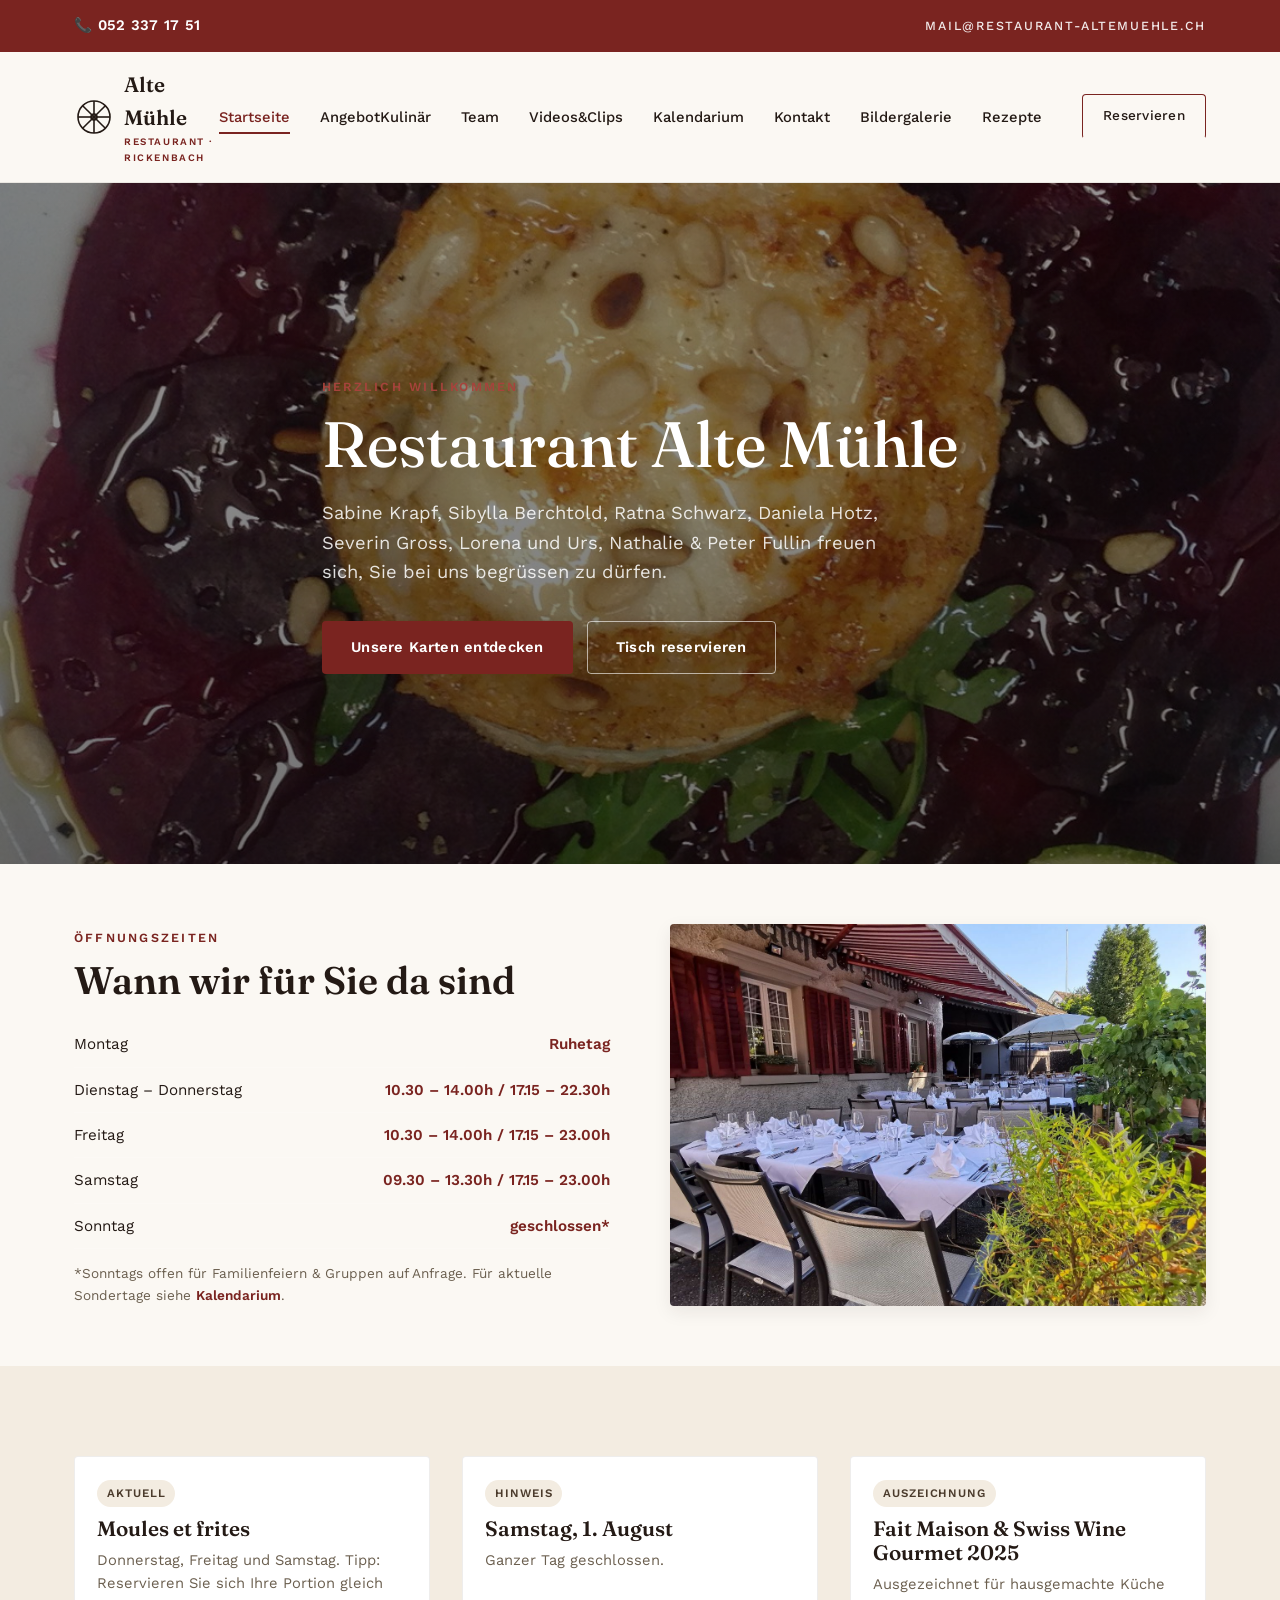
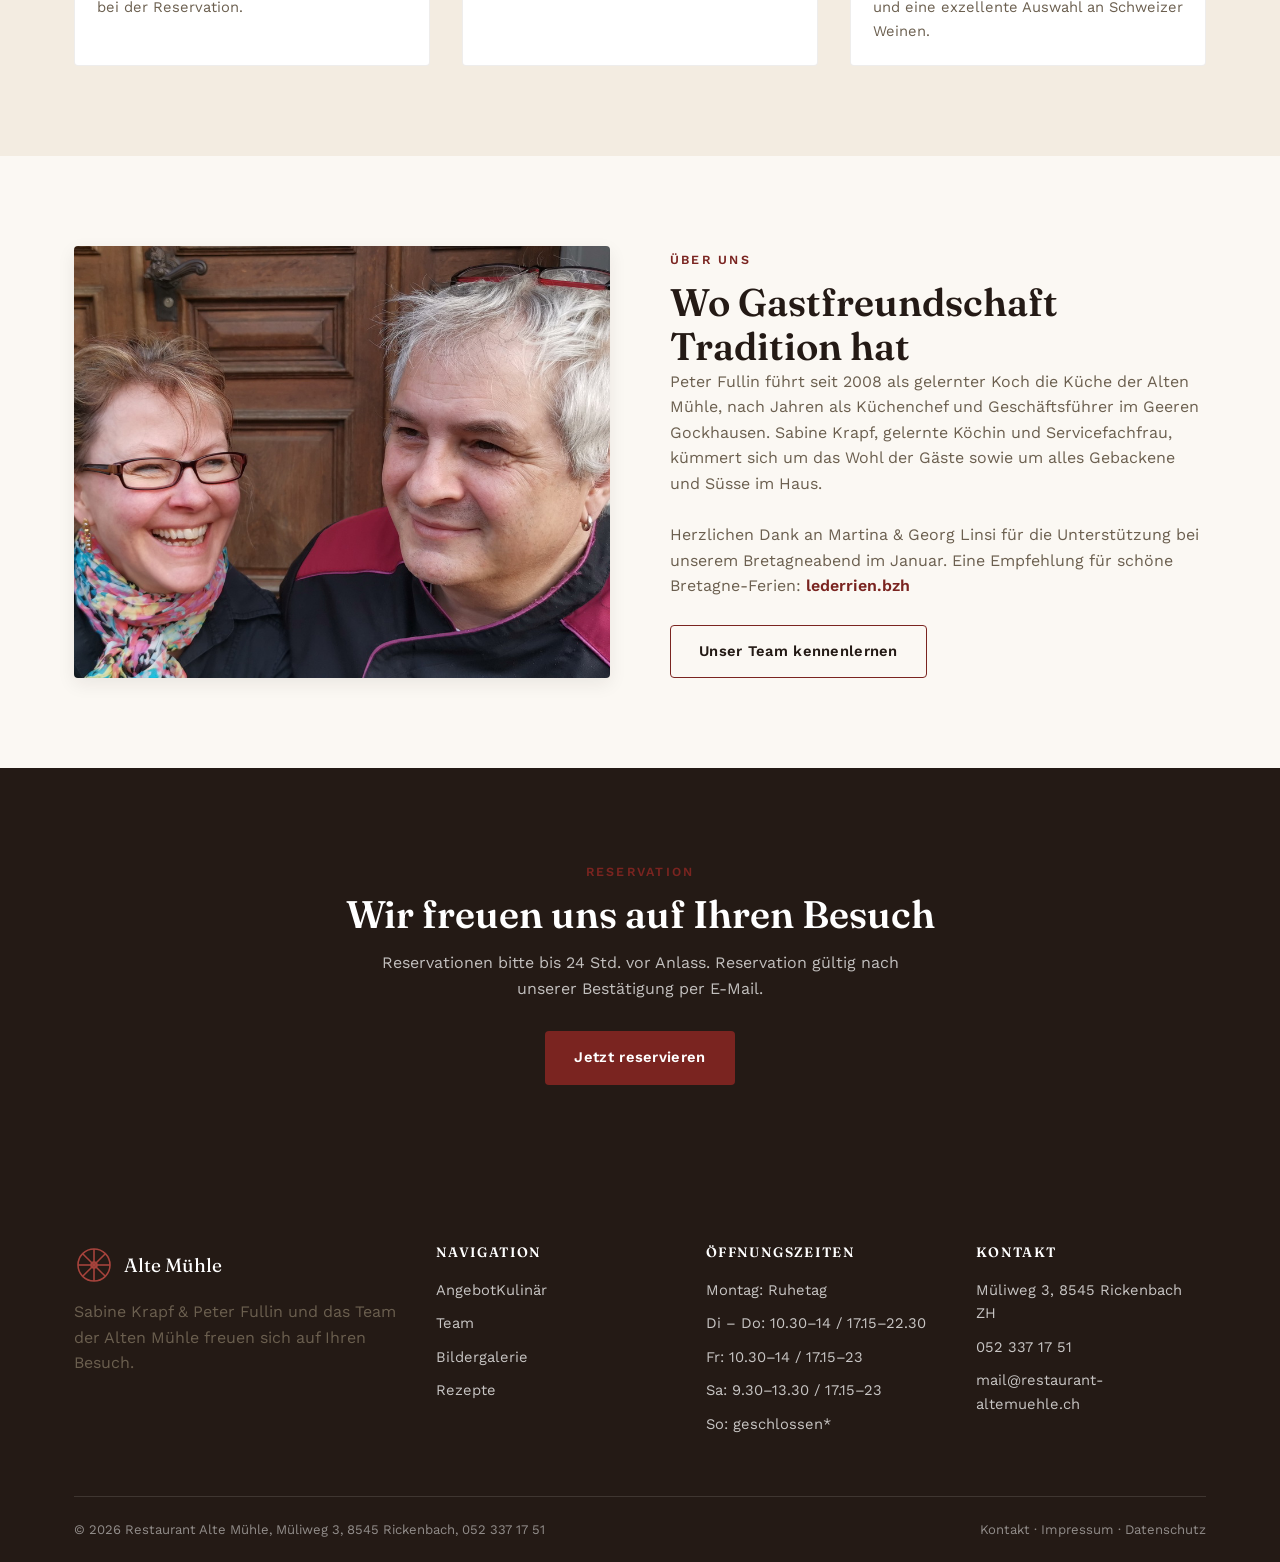
==== commit 66f0b58b: "." ====
--- a/index.html
+++ b/index.html
@@ -1,11 +1,11 @@
 <!DOCTYPE html>
 <html lang="de">
 <head>
-<meta charset="UTF-8">
-<meta name="viewport" content="width=device-width, initial-scale=1.0">
-<title>Restaurant Alte Mühle | Rickenbach ZH</title>
-<meta name="description" content="Restaurant Alte Mühle in Rickenbach ZH – herzhafte Küche, Fait-Maison-Label und ausgezeichnete Schweizer Weine. Sabine Krapf & Peter Fullin heissen Sie willkommen.">
-<link rel="stylesheet" href="style.css">
+  <meta charset="UTF-8">
+  <meta name="viewport" content="width=device-width, initial-scale=1.0">
+  <title>Restaurant Alte Mühle | Rickenbach ZH</title>
+  <meta name="description" content="Restaurant Alte Mühle in Rickenbach ZH – herzhafte Küche, Fait-Maison-Label und ausgezeichnete Schweizer Weine. Sabine Krapf & Peter Fullin heissen Sie willkommen.">
+  <link rel="stylesheet" href="style.css">
 </head>
 <body>
 
@@ -44,15 +44,17 @@
     <img src="pictures/galerie/b257bf2e-276b-4570-9abd-5dac0fc9400a.jpg" class="hero-bg-img active" alt="">
     <img src="pictures/galerie/f2fa04a3-8760-4892-a5e3-02a57ac8311f.jpg" class="hero-bg-img" alt="">
     <img src="pictures/galerie/65ddd758-11f8-428f-9064-cf049e84323e.jpg" class="hero-bg-img" alt="">
-    <img src="pictures/galerie/b68692f9-37d5-4e6b-8525-2e407a3215ae.jpg" class="hero-bg-img" alt="Bild 2">
-    <img src="pictures/galerie/c1bb4e3f-920f-47ab-b1a6-8c3b779eff9e.jpg" class="hero-bg-img" alt="Bild 3">
-    <img src="pictures/galerie/c23c99f3-7e12-44d2-ae15-266cf6287e44.jpg" class="hero-bg-img" alt="Bild 4">
-    <img src="pictures/galerie/c694ae17-88f6-4533-8d5b-229b120d3130.JPG" class="hero-bg-img" alt="Bild 5">
-    <img src="pictures/galerie/ca472386-0b77-4212-857c-9810abe5e41e.jpg" class="hero-bg-img" alt="Bild 6">
-    <img src="pictures/galerie/db5d1e59-4866-4b55-b6c5-62f4a9842ee7.jpg" class="hero-bg-img" alt="Bild 7">
-    <img src="pictures/galerie/e1adeaa3-cf4f-44e0-8039-e6092b40dc69.jpg" class="hero-bg-img" alt="Bild 8">
-    <img src="pictures/galerie/e47ef94d-1d72-4f54-bfe3-cb804793fbbe.jpg" class="hero-bg-img" alt="Bild 9">
-  </div>
+    <img src="pictures/galerie/b68692f9-37d5-4e6b-8525-2e407a3215ae.jpg" class="hero-bg-img" alt="">
+    <img src="pictures/galerie/c1bb4e3f-920f-47ab-b1a6-8c3b779eff9e.jpg" class="hero-bg-img" alt="">
+    <img src="pictures/galerie/c23c99f3-7e12-44d2-ae15-266cf6287e44.jpg" class="hero-bg-img" alt="">
+    <img src="pictures/galerie/c694ae17-88f6-4533-8d5b-229b120d3130.JPG" class="hero-bg-img" alt="">
+    <img src="pictures/galerie/ca472386-0b77-4212-857c-9810abe5e41e.jpg" class="hero-bg-img" alt="">
+    <img src="pictures/galerie/db5d1e59-4866-4b55-b6c5-62f4a9842ee7.jpg" class="hero-bg-img" alt="">
+    <img src="pictures/galerie/e1adeaa3-cf4f-44e0-8039-e6092b40dc69.jpg" class="hero-bg-img" alt="">
+    <img src="pictures/galerie/e47ef94d-1d72-4f54-bfe3-cb804793fbbe.jpg" class="hero-bg-img" alt="">
+  </div>
+
+  <div class="hero-overlay"></div>
 
   <div class="hero-inner">
     <span class="eyebrow">Herzlich willkommen</span>
@@ -201,6 +203,5 @@
   });
 </script>
 
-
 </body>
 </html>
--- a/style.css
+++ b/style.css
@@ -1,601 +1,457 @@
-  /* =============================================================
-     Restaurant Alte Mühle – style.css
-     Design: warmes Mühlen-/Getreide-Thema
-     ============================================================= */
-
-  @import url('https://fonts.googleapis.com/css2?family=Fraunces:opsz,wght@9..144,400;9..144,500;9..144,600;9..144,700&family=Work+Sans:wght@400;500;600&display=swap');
-
-  :root {
-    --dark-walnut: #241A15;
-    --wood: #3B2A22;
-    --brass: #7A2420;
-    --brass-light: #A6433C;
-    --grain: #F3ECE1;
-    --grain-light: #FBF8F3;
-    --moss: #4B3B2C;
-    --white: #ffffff;
-    --text: #241A15;
-    --text-muted: #6b5f4f;
-
-    --font-display: 'Fraunces', Georgia, serif;
-    --font-body: 'Work Sans', Arial, sans-serif;
-
-    --max-width: 1180px;
-    --radius: 4px;
+@import url('https://fonts.googleapis.com/css2?family=Fraunces:opsz,wght@9..144,400;9..144,500;9..144,600;9..144,700&family=Work+Sans:wght@400;500;600&display=swap');
+
+:root {
+  --dark-walnut: #241A15;
+  --wood: #3B2A22;
+  --brass: #7A2420;
+  --brass-light: #A6433C;
+  --grain: #F3ECE1;
+  --grain-light: #FBF8F3;
+  --moss: #4B3B2C;
+  --white: #ffffff;
+  --text: #241A15;
+  --text-muted: #6b5f4f;
+  --font-display: 'Fraunces', Georgia, serif;
+  --font-body: 'Work Sans', Arial, sans-serif;
+  --max-width: 1180px;
+  --radius: 4px;
+}
+
+* { box-sizing: border-box; margin: 0; padding: 0; }
+
+html { scroll-behavior: smooth; }
+
+body {
+  font-family: var(--font-body);
+  color: var(--text);
+  background: var(--grain-light);
+  line-height: 1.6;
+  -webkit-font-smoothing: antialiased;
+}
+
+img { max-width: 100%; display: block; }
+
+a { color: inherit; text-decoration: none; }
+
+.container {
+  max-width: var(--max-width);
+  margin: 0 auto;
+  padding: 0 24px;
+}
+
+h1, h2, h3, h4 {
+  font-family: var(--font-display);
+  font-weight: 600;
+  color: var(--dark-walnut);
+  line-height: 1.15;
+}
+
+h1 { font-size: clamp(2.4rem, 5vw, 4rem); font-weight: 500; }
+h2 { font-size: clamp(1.8rem, 3vw, 2.6rem); }
+h3 { font-size: 1.3rem; }
+
+.eyebrow {
+  font-family: var(--font-body);
+  font-size: 0.78rem;
+  letter-spacing: 0.18em;
+  text-transform: uppercase;
+  color: var(--brass);
+  font-weight: 600;
+  display: inline-block;
+  margin-bottom: 10px;
+}
+
+p { color: var(--text-muted); }
+
+.millwheel {
+  width: 40px;
+  height: 40px;
+  flex-shrink: 0;
+}
+.millwheel circle,
+.millwheel line {
+  stroke: var(--brass);
+  stroke-width: 1.6;
+  fill: none;
+}
+
+.btn {
+  display: inline-flex;
+  align-items: center;
+  gap: 8px;
+  padding: 14px 28px;
+  border-radius: var(--radius);
+  font-family: var(--font-body);
+  font-weight: 600;
+  font-size: 0.92rem;
+  letter-spacing: 0.02em;
+  border: 1.5px solid transparent;
+  cursor: pointer;
+  transition: all 0.2s ease;
+}
+
+.btn-primary {
+  background: var(--brass);
+  color: var(--white);
+}
+
+.btn-primary:hover { background: var(--dark-walnut); }
+
+.btn-outline {
+  background: transparent;
+  border-color: rgba(255,255,255,0.6);
+  color: var(--white);
+}
+
+.btn-outline:hover { background: rgba(255,255,255,0.12); }
+
+.btn-outline-dark {
+  background: transparent;
+  border-color: var(--brass);
+  color: var(--dark-walnut);
+}
+
+.btn-outline-dark:hover { background: var(--brass); color: var(--white); }
+
+.top-bar {
+  background: var(--brass);
+  color: var(--white);
+}
+
+.top-bar-inner {
+  max-width: var(--max-width);
+  margin: 0 auto;
+  padding: 14px 24px;
+  display: flex;
+  justify-content: space-between;
+  align-items: center;
+  gap: 14px;
+  flex-wrap: wrap;
+}
+
+.top-bar a {
+  color: var(--white);
+  font-weight: 600;
+  font-size: 0.92rem;
+  letter-spacing: 0.02em;
+}
+
+.top-bar .mail {
+  font-size: 0.78rem;
+  letter-spacing: 0.14em;
+  text-transform: uppercase;
+  opacity: 0.9;
+  font-weight: 500;
+}
+
+.top-bar .phone {
+  display: flex;
+  align-items: center;
+  gap: 8px;
+}
+
+header.site-header {
+  position: sticky;
+  top: 0;
+  z-index: 100;
+  background: var(--grain-light);
+  border-bottom: 1px solid rgba(43,33,24,0.08);
+}
+
+.nav-wrap {
+  display: flex;
+  align-items: center;
+  justify-content: space-between;
+  padding: 16px 24px;
+  max-width: var(--max-width);
+  margin: 0 auto;
+}
+
+.logo {
+  display: flex;
+  align-items: center;
+  gap: 10px;
+  font-family: var(--font-display);
+  font-size: 1.3rem;
+  font-weight: 600;
+  color: var(--dark-walnut);
+}
+
+.logo .millwheel circle, .logo .millwheel line { stroke: var(--dark-walnut); }
+
+.logo span.sub {
+  display: block;
+  font-family: var(--font-body);
+  font-size: 0.62rem;
+  letter-spacing: 0.16em;
+  text-transform: uppercase;
+  color: var(--brass);
+  font-weight: 600;
+}
+
+nav.main-nav ul {
+  list-style: none;
+  display: flex;
+  gap: 30px;
+  align-items: center;
+}
+
+nav.main-nav a {
+  font-size: 0.92rem;
+  font-weight: 500;
+  color: var(--text);
+  padding: 6px 0;
+  border-bottom: 2px solid transparent;
+  transition: border-color 0.2s, color 0.2s;
+}
+
+nav.main-nav a:hover,
+nav.main-nav a.active {
+  color: var(--brass);
+  border-color: var(--brass);
+}
+
+.nav-cta { margin-left: 10px; }
+.nav-cta .btn { padding: 10px 20px; font-size: 0.85rem; }
+
+.nav-toggle {
+  display: none;
+  background: none;
+  border: none;
+  font-size: 1.6rem;
+  cursor: pointer;
+  color: var(--dark-walnut);
+}
+
+.hero {
+  position: relative;
+  min-height: 640px;
+  display: flex;
+  align-items: center;
+  overflow: hidden;
+  background: transparent;
+}
+
+.hero-bg {
+  position: absolute;
+  inset: 0;
+  z-index: 0;
+}
+
+.hero-bg-img {
+  position: absolute;
+  inset: 0;
+  width: 100%;
+  height: 100%;
+  object-fit: cover;
+  opacity: 0;
+  transition: opacity 1.2s ease;
+  filter: brightness(0.7);
+}
+
+.hero-bg-img.active {
+  opacity: 1;
+}
+
+.hero-overlay {
+  position: absolute;
+  inset: 0;
+  background: linear-gradient(rgba(0,0,0,0.15), rgba(0,0,0,0.35));
+  z-index: 1;
+}
+
+.hero-inner {
+  position: relative;
+  z-index: 2;
+  max-width: var(--max-width);
+  margin: 0 auto;
+  padding: 100px 24px;
+  color: var(--white);
+}
+
+.hero .eyebrow { color: var(--brass-light); }
+
+.hero h1 { color: var(--white); max-width: 720px; }
+
+.hero p.lead {
+  color: rgba(255,255,255,0.85);
+  font-size: 1.15rem;
+  max-width: 560px;
+  margin: 18px 0 34px;
+}
+
+.hero-actions {
+  display: flex;
+  flex-wrap: wrap;
+  gap: 14px;
+}
+
+section { padding: 90px 0; }
+section.tight { padding: 60px 0; }
+
+.section-alt { background: var(--grain); }
+
+.section-dark {
+  background: var(--dark-walnut);
+  color: var(--white);
+}
+
+.section-dark h2, .section-dark h3 { color: var(--white); }
+.section-dark p { color: rgba(255,255,255,0.72); }
+
+.split {
+  display: grid;
+  grid-template-columns: 1fr 1fr;
+  gap: 60px;
+  align-items: center;
+}
+
+.grid-3 {
+  display: grid;
+  grid-template-columns: repeat(3, 1fr);
+  gap: 32px;
+}
+
+.grid-2 {
+  display: grid;
+  grid-template-columns: repeat(2, 1fr);
+  gap: 32px;
+}
+
+.card {
+  background: var(--white);
+  border: 1px solid rgba(43,33,24,0.08);
+  border-radius: var(--radius);
+  overflow: hidden;
+}
+
+.card-img {
+  width: 100%;
+  height: 100%;
+  object-fit: cover;
+  border-radius: var(--radius);
+  box-shadow: 0 6px 18px rgba(36,26,21,0.08);
+}
+
+.card-body { padding: 22px; }
+.card-body h3 { margin-bottom: 8px; }
+.card-body p { font-size: 0.92rem; }
+
+.tag {
+  display: inline-block;
+  font-size: 0.72rem;
+  letter-spacing: 0.08em;
+  text-transform: uppercase;
+  background: var(--grain);
+  color: var(--moss);
+  padding: 4px 10px;
+  border-radius: 20px;
+  margin-bottom: 10px;
+  font-weight: 600;
+}
+
+.hours-table {
+  width: 100%;
+  border-collapse: collapse;
+}
+
+.hours-table td {
+  padding: 10px 0;
+  border-bottom: 1px solid rgba(255,255,255,0.12);
+  font-size: 0.95rem;
+}
+
+.hours-table td:last-child {
+  text-align: right;
+  color: var(--brass-light);
+  font-weight: 600;
+}
+
+footer.site-footer {
+  background: var(--dark-walnut);
+  color: rgba(255,255,255,0.75);
+  padding-top: 70px;
+}
+
+.footer-grid {
+  display: grid;
+  grid-template-columns: 1.4fr 1fr 1fr 1fr;
+  gap: 40px;
+  padding-bottom: 50px;
+  border-bottom: 1px solid rgba(255,255,255,0.12);
+}
+
+.footer-grid h4 {
+  color: var(--white);
+  font-size: 0.85rem;
+  letter-spacing: 0.1em;
+  text-transform: uppercase;
+  margin-bottom: 18px;
+}
+
+.footer-grid ul { list-style: none; }
+.footer-grid li { margin-bottom: 10px; font-size: 0.92rem; }
+.footer-grid a:hover { color: var(--brass-light); }
+
+.footer-logo {
+  display: flex;
+  align-items: center;
+  gap: 10px;
+  font-family: var(--font-display);
+  font-size: 1.2rem;
+  color: var(--white);
+  margin-bottom: 14px;
+}
+
+.footer-logo .millwheel circle, .footer-logo .millwheel line { stroke: var(--brass-light); }
+
+.footer-bottom {
+  display: flex;
+  justify-content: space-between;
+  align-items: center;
+  padding: 22px 0;
+  font-size: 0.82rem;
+  color: rgba(255,255,255,0.5);
+  flex-wrap: wrap;
+  gap: 10px;
+}
+
+.footer-bottom a { color: rgba(255,255,255,0.5); }
+.footer-bottom a:hover { color: var(--brass-light); }
+
+.text-center { text-align: center; }
+
+@media (max-width: 900px) {
+  .split { grid-template-columns: 1fr; }
+  .grid-3 { grid-template-columns: repeat(2, 1fr); }
+  .footer-grid { grid-template-columns: 1fr 1fr; }
+}
+
+@media (max-width: 720px) {
+  nav.main-nav {
+    position: fixed;
+    top: 73px;
+    left: 0;
+    right: 0;
+    background: var(--grain-light);
+    flex-direction: column;
+    padding: 20px 24px;
+    border-bottom: 1px solid rgba(43,33,24,0.1);
+    display: none;
   }
 
-  * { box-sizing: border-box; margin: 0; padding: 0; }
-
-  html { scroll-behavior: smooth; }
-
-  body {
-    font-family: var(--font-body);
-    color: var(--text);
-    background: var(--grain-light);
-    line-height: 1.6;
-    -webkit-font-smoothing: antialiased;
+  nav.main-nav.open { display: flex; }
+
+  nav.main-nav ul {
+    flex-direction: column;
+    align-items: flex-start;
+    width: 100%;
+    gap: 4px;
   }
 
-  img { max-width: 100%; display: block; }
-
-  a { color: inherit; text-decoration: none; }
-
-  .container {
-    max-width: var(--max-width);
-    margin: 0 auto;
-    padding: 0 24px;
-  }
-
-  h1, h2, h3, h4 {
-    font-family: var(--font-display);
-    font-weight: 600;
-    color: var(--dark-walnut);
-    line-height: 1.15;
-  }
-
-  h1 { font-size: clamp(2.4rem, 5vw, 4rem); font-weight: 500; }
-  h2 { font-size: clamp(1.8rem, 3vw, 2.6rem); }
-  h3 { font-size: 1.3rem; }
-
-  .eyebrow {
-    font-family: var(--font-body);
-    font-size: 0.78rem;
-    letter-spacing: 0.18em;
-    text-transform: uppercase;
-    color: var(--brass);
-    font-weight: 600;
-    display: inline-block;
-    margin-bottom: 10px;
-  }
-
-  p { color: var(--text-muted); }
-
-  /* ---------- Mühlrad-Icon (Signatur-Element) ---------- */
-  .millwheel {
-    width: 40px;
-    height: 40px;
-    flex-shrink: 0;
-  }
-  .millwheel circle,
-  .millwheel line {
-    stroke: var(--brass);
-    stroke-width: 1.6;
-    fill: none;
-  }
-  .divider-wheel {
-    display: flex;
-    align-items: center;
-    justify-content: center;
-    gap: 18px;
-    margin: 8px 0 32px;
-  }
-  .divider-wheel::before,
-  .divider-wheel::after {
-    content: "";
-    height: 1px;
-    width: 60px;
-    background: var(--brass-light);
-  }
-  .divider-wheel svg { width: 28px; height: 28px; }
-  .divider-wheel svg circle, .divider-wheel svg line { stroke: var(--brass); stroke-width: 1.4; fill: none; }
-
-  /* ---------- Buttons ---------- */
-  .btn {
-    display: inline-flex;
-    align-items: center;
-    gap: 8px;
-    padding: 14px 28px;
-    border-radius: var(--radius);
-    font-family: var(--font-body);
-    font-weight: 600;
-    font-size: 0.92rem;
-    letter-spacing: 0.02em;
-    border: 1.5px solid transparent;
-    cursor: pointer;
-    transition: all 0.2s ease;
-  }
-  .btn-primary {
-    background: var(--brass);
-    color: var(--white);
-  }
-  .btn-primary:hover { background: var(--dark-walnut); }
-  .btn-outline {
-    background: transparent;
-    border-color: rgba(255,255,255,0.6);
-    color: var(--white);
-  }
-  .btn-outline:hover { background: rgba(255,255,255,0.12); }
-  .btn-outline-dark {
-    background: transparent;
-    border-color: var(--brass);
-    color: var(--dark-walnut);
-  }
-  .btn-outline-dark:hover { background: var(--brass); color: var(--white); }
-
-  /* ---------- Topbar ---------- */
-  .top-bar {
-    background: var(--brass);
-    color: var(--white);
-  }
-  .top-bar-inner {
-    max-width: var(--max-width);
-    margin: 0 auto;
-    padding: 14px 24px;
-    display: flex;
-    justify-content: space-between;
-    align-items: center;
-    gap: 14px;
-    flex-wrap: wrap;
-  }
-  .top-bar a { color: var(--white); font-weight: 600; font-size: 0.92rem; letter-spacing: 0.02em; }
-  .top-bar .mail { font-size: 0.78rem; letter-spacing: 0.14em; text-transform: uppercase; opacity: 0.9; font-weight: 500; }
-  .top-bar .phone { display: flex; align-items: center; gap: 8px; }
-
-  /* ---------- Header ---------- */
-  header.site-header {
-    position: sticky;
-    top: 0;
-    z-index: 100;
-    background: var(--grain-light);
-    border-bottom: 1px solid rgba(43,33,24,0.08);
-  }
-  .nav-wrap {
-    display: flex;
-    align-items: center;
-    justify-content: space-between;
-    padding: 16px 24px;
-    max-width: var(--max-width);
-    margin: 0 auto;
-  }
-  .logo {
-    display: flex;
-    align-items: center;
-    gap: 10px;
-    font-family: var(--font-display);
-    font-size: 1.3rem;
-    font-weight: 600;
-    color: var(--dark-walnut);
-  }
-  .logo .millwheel circle, .logo .millwheel line { stroke: var(--dark-walnut); }
-  .logo span.sub {
-    display: block;
-    font-family: var(--font-body);
-    font-size: 0.62rem;
-    letter-spacing: 0.16em;
-    text-transform: uppercase;
-    color: var(--brass);
-    font-weight: 600;
-  }
-
-  nav.main-nav ul {
-    list-style: none;
-    display: flex;
-    gap: 30px;
-    align-items: center;
-  }
-  nav.main-nav a {
-    font-size: 0.92rem;
-    font-weight: 500;
-    color: var(--text);
-    padding: 6px 0;
-    border-bottom: 2px solid transparent;
-    transition: border-color 0.2s, color 0.2s;
-  }
-  nav.main-nav a:hover,
-  nav.main-nav a.active {
-    color: var(--brass);
-    border-color: var(--brass);
-  }
-  .nav-cta { margin-left: 10px; }
-  .nav-cta .btn { padding: 10px 20px; font-size: 0.85rem; }
-
-  .nav-toggle { display: none; background: none; border: none; font-size: 1.6rem; cursor: pointer; color: var(--dark-walnut); }
-
-  /* ---------- Hero ---------- */
-  .hero {
-    position: relative;
-    min-height: 640px;
-    display: flex;
-    align-items: center;
-    background:
-      linear-gradient(180deg, rgba(43,33,24,0.55), rgba(43,33,24,0.72)),
-      repeating-linear-gradient(135deg, #3a2c1e, #3a2c1e 18px, #362818 18px, #362818 36px);
-  }
-  .hero-inner {
-    max-width: var(--max-width);
-    margin: 0 auto;
-    padding: 100px 24px;
-    color: var(--white);
-  }
-  .hero .eyebrow { color: var(--brass-light); }
-  .hero h1 { color: var(--white); max-width: 720px; }
-  .hero p.lead {
-    color: rgba(255,255,255,0.85);
-    font-size: 1.15rem;
-    max-width: 560px;
-    margin: 18px 0 34px;
-  }
-  .hero-actions { display: flex; flex-wrap: wrap; gap: 14px; }
-
-  .page-hero {
-    min-height: 320px;
-    padding-top: 0;
-  }
-  .page-hero .hero-inner { padding: 70px 24px; }
-
-  /* placeholder image blocks – swap for real photos */
-  .img-placeholder {
-    background: repeating-linear-gradient(45deg, #e4d8bd, #e4d8bd 12px, #ded1b3 12px, #ded1b3 24px);
-    border: 1.5px dashed var(--brass);
-    display: flex;
-    align-items: center;
-    justify-content: center;
-    color: var(--text-muted);
-    font-family: var(--font-body);
-    font-size: 0.85rem;
-    text-align: center;
-    padding: 20px;
-    border-radius: var(--radius);
-    min-height: 220px;
-  }
-
-  /* ---------- Sections ---------- */
-  section { padding: 90px 0; }
-  section.tight { padding: 60px 0; }
-  .section-alt { background: var(--grain); }
-  .section-dark {
-    background: var(--dark-walnut);
-    color: var(--white);
-  }
-  .section-dark h2, .section-dark h3 { color: var(--white); }
-  .section-dark p { color: rgba(255,255,255,0.72); }
-
-  .section-head {
-    text-align: center;
-    max-width: 640px;
-    margin: 0 auto 50px;
-  }
-
-  /* two-column about */
-  .split {
-    display: grid;
-    grid-template-columns: 1fr 1fr;
-    gap: 60px;
-    align-items: center;
-  }
-  .split .img-placeholder { min-height: 420px; }
-
-  /* cards / grid */
-  .grid-3 {
-    display: grid;
-    grid-template-columns: repeat(3, 1fr);
-    gap: 32px;
-  }
-  .grid-2 {
-    display: grid;
-    grid-template-columns: repeat(2, 1fr);
-    gap: 32px;
-  }
-  .card {
-    background: var(--white);
-    border: 1px solid rgba(43,33,24,0.08);
-    border-radius: var(--radius);
-    overflow: hidden;
-  }
-  .card .img-placeholder { min-height: 200px; border-radius: 0; }
-  .card-body { padding: 22px; }
-  .card-body h3 { margin-bottom: 8px; }
-  .card-body p { font-size: 0.92rem; }
-
-  /* team */
-  .team-member { text-align: center; }
-  .team-member .img-placeholder {
-    min-height: 260px;
-    border-radius: 50%;
-    aspect-ratio: 1/1;
-    min-height: 0;
-  }
-  .team-member h3 { margin-top: 18px; }
-  .team-member .role {
-    color: var(--brass);
-    font-size: 0.82rem;
-    letter-spacing: 0.08em;
-    text-transform: uppercase;
-    font-weight: 600;
-    margin-bottom: 10px;
-  }
-
-  /* gallery */
-  .gallery-grid {
-    display: grid;
-    grid-template-columns: repeat(4, 1fr);
-    grid-auto-rows: 200px;
-    gap: 14px;
-  }
-  .gallery-grid .img-placeholder { min-height: 0; height: 100%; }
-  .gallery-grid .tall { grid-row: span 2; }
-  .gallery-grid .wide { grid-column: span 2; }
-
-  /* videos */
-  .video-card .img-placeholder {
-    min-height: 260px;
-    position: relative;
-  }
-  .play-badge {
-    width: 60px;
-    height: 60px;
-    border-radius: 50%;
-    background: rgba(43,33,24,0.75);
-    color: var(--white);
-    display: flex;
-    align-items: center;
-    justify-content: center;
-    font-size: 1.4rem;
-  }
-
-  /* recipes */
-  .recipe-card .tag {
-    display: inline-block;
-    font-size: 0.72rem;
-    letter-spacing: 0.08em;
-    text-transform: uppercase;
-    background: var(--grain);
-    color: var(--moss);
-    padding: 4px 10px;
-    border-radius: 20px;
-    margin-bottom: 10px;
-    font-weight: 600;
-  }
-
-  /* events */
-  .event-row {
-    display: flex;
-    gap: 26px;
-    padding: 26px 0;
-    border-bottom: 1px solid rgba(43,33,24,0.1);
-  }
-  .event-date {
-    min-width: 90px;
-    text-align: center;
-    font-family: var(--font-display);
-    color: var(--brass);
-  }
-  .event-date .day { font-size: 2rem; font-weight: 600; display: block; line-height: 1; }
-  .event-date .month { font-size: 0.8rem; letter-spacing: 0.1em; text-transform: uppercase; }
-
-  /* opening hours table */
-  .hours-table { width: 100%; border-collapse: collapse; }
-  .hours-table td { padding: 10px 0; border-bottom: 1px solid rgba(255,255,255,0.12); font-size: 0.95rem; }
-  .hours-table td:last-child { text-align: right; color: var(--brass-light); font-weight: 600; }
-
-  /* contact form */
-  .contact-grid {
-    display: grid;
-    grid-template-columns: 1fr 1fr;
-    gap: 60px;
-  }
-  .form-field { margin-bottom: 18px; }
-  .form-field label {
-    display: block;
-    font-size: 0.85rem;
-    font-weight: 600;
-    margin-bottom: 6px;
-    color: var(--dark-walnut);
-  }
-  .form-field input,
-  .form-field select,
-  .form-field textarea {
-    width: 100%;
-    padding: 12px 14px;
-    border: 1.5px solid rgba(43,33,24,0.18);
-    border-radius: var(--radius);
-    font-family: var(--font-body);
-    font-size: 0.95rem;
-    background: var(--white);
-  }
-  .form-field input:focus,
-  .form-field select:focus,
-  .form-field textarea:focus {
-    outline: 2px solid var(--brass);
-    outline-offset: 1px;
-  }
-  .form-row { display: grid; grid-template-columns: 1fr 1fr; gap: 18px; }
-  .map-embed {
-    width: 100%;
-    height: 40%;
-    min-height: 320px;
-    border-radius: var(--radius);
-    border: none;
-  }
-
-  /* ---------- Footer ---------- */
-  footer.site-footer {
-    background: var(--dark-walnut);
-    color: rgba(255,255,255,0.75);
-    padding-top: 70px;
-  }
-  .footer-grid {
-    display: grid;
-    grid-template-columns: 1.4fr 1fr 1fr 1fr;
-    gap: 40px;
-    padding-bottom: 50px;
-    border-bottom: 1px solid rgba(255,255,255,0.12);
-  }
-  .footer-grid h4 {
-    color: var(--white);
-    font-size: 0.85rem;
-    letter-spacing: 0.1em;
-    text-transform: uppercase;
-    margin-bottom: 18px;
-  }
-  .footer-grid ul { list-style: none; }
-  .footer-grid li { margin-bottom: 10px; font-size: 0.92rem; }
-  .footer-grid a:hover { color: var(--brass-light); }
-  .footer-logo {
-    display: flex;
-    align-items: center;
-    gap: 10px;
-    font-family: var(--font-display);
-    font-size: 1.2rem;
-    color: var(--white);
-    margin-bottom: 14px;
-  }
-  .footer-logo .millwheel circle, .footer-logo .millwheel line { stroke: var(--brass-light); }
-  .footer-bottom {
-    display: flex;
-    justify-content: space-between;
-    align-items: center;
-    padding: 22px 0;
-    font-size: 0.82rem;
-    color: rgba(255,255,255,0.5);
-    flex-wrap: wrap;
-    gap: 10px;
-  }
-  .footer-bottom a { color: rgba(255,255,255,0.5); }
-  .footer-bottom a:hover { color: var(--brass-light); }
-
-  /* ---------- Utilities ---------- */
-  .text-center { text-align: center; }
-  .mt-40 { margin-top: 40px; }
-
-  /* ---------- Responsive ---------- */
-  @media (max-width: 900px) {
-    .split, .contact-grid { grid-template-columns: 1fr; }
-    .grid-3 { grid-template-columns: repeat(2, 1fr); }
-    .gallery-grid { grid-template-columns: repeat(2, 1fr); }
-    .footer-grid { grid-template-columns: 1fr 1fr; }
-  }
-
-  @media (max-width: 720px) {
-    nav.main-nav { position: fixed; top: 73px; left: 0; right: 0; background: var(--grain-light); flex-direction: column; padding: 20px 24px; border-bottom: 1px solid rgba(43,33,24,0.1); display: none; }
-    nav.main-nav.open { display: flex; }
-    nav.main-nav ul { flex-direction: column; align-items: flex-start; width: 100%; gap: 4px; }
-    nav.main-nav .nav-cta { margin: 14px 0 0; }
-    .nav-toggle { display: block; }
-    .grid-3, .grid-2, .footer-grid { grid-template-columns: 1fr; }
-    .gallery-grid { grid-template-columns: 1fr 1fr; }
-    .form-row { grid-template-columns: 1fr; }
-    .hero-inner, .page-hero .hero-inner { padding: 60px 24px; }
-  }
-
-  /* ---------- Galerie: echte Bilder (ersetzt .img-placeholder-Styling) ---------- */
-  /* Grid already definiert; wir verfeinern Darstellung für <img> innerhalb .gallery-grid */
-  .gallery-grid {
-    display: grid;
-    grid-template-columns: repeat(4, 1fr);
-    grid-auto-rows: 200px;
-    gap: 14px;
-    align-items: stretch;
-  }
-
-  /* Entferne visuelle Abhängigkeit von .img-placeholder (falls noch vorhanden) */
-  .gallery-grid .img-placeholder { display: none; }
-
-  /* Bilder direkt in das Grid einfügen */
-  .gallery-grid > img {
-    width: 100%;
-    height: 100%;
-    object-fit: cover;
-    display: block;
-    border-radius: 6px;
-    box-shadow: 0 6px 18px rgba(36,26,21,0.08);
-    transition: transform 0.35s cubic-bezier(.2,.9,.3,1), filter 0.35s;
-    cursor: zoom-in;
-    border: 1px solid rgba(36,26,21,0.05);
-  }
-
-  /* leichter Hover-Effekt */
-  .gallery-grid > img:hover {
-    transform: scale(1.04);
-    filter: brightness(1.03);
-  }
-
-  /* Beibehaltung der großen/tall/wide-Optionen falls du sie weiter nutzen willst */
-  .gallery-grid .tall {
-    grid-row: span 2;
-  }
-  .gallery-grid .wide {
-    grid-column: span 2;
-  }
-
-  /* Falls du einzelne Bilder manuell mit classes versiehst, müssen die imgs innerhalb dieser Zellen 100% füllen */
-  .gallery-grid .tall img,
-  .gallery-grid .wide img {
-    width: 100%;
-    height: 100%;
-    object-fit: cover;
-  }
-
-  /* Mobile responsive Anpassungen */
-  @media (max-width: 900px) {
-    .gallery-grid { grid-template-columns: repeat(2, 1fr); grid-auto-rows: 180px; }
-  }
-  @media (max-width: 480px) {
-    .gallery-grid { grid-template-columns: 1fr; grid-auto-rows: 220px; gap: 12px; }
-  }
-
-  /* Optional: einfacher Lightbox-Ersatz (kein JS nötig, nur visuelle Hervorhebung beim Fokus) */
-  .gallery-grid > img:focus {
-    outline: 3px solid rgba(122,36,32,0.18);
-    outline-offset: 6px;
-  }
-
-  .hero {
-    position: relative;
-    min-height: 72vh;
-    overflow: hidden;
-  }
-
-  .hero-bg {
-    position: absolute;
-    inset: 0;
-    z-index: 0;
-  }
-
-  .hero-bg-img {
-    position: absolute;
-    inset: 0;
-    width: 100%;
-    height: 100%;
-    object-fit: cover;
-    opacity: 0;
-    transition: opacity 1.2s ease;
-    filter: brightness(0.7);
-  }
-
-  .hero-bg-img.active {
-    opacity: 1;
-  }
-
-  .hero-overlay {
-    position: absolute;
-    inset: 0;
-    background: linear-gradient(rgba(0,0,0,0.15), rgba(0,0,0,0.35));
-    z-index: 1;
-  }
-
-  .hero-inner {
-    position: relative;
-    z-index: 2;
-  }
-
+  nav.main-nav .nav-cta { margin: 14px 0 0; }
+  .nav-toggle { display: block; }
+
+  .grid-3, .grid-2, .footer-grid { grid-template-columns: 1fr; }
+  .hero-inner { padding: 60px 24px; }
+}
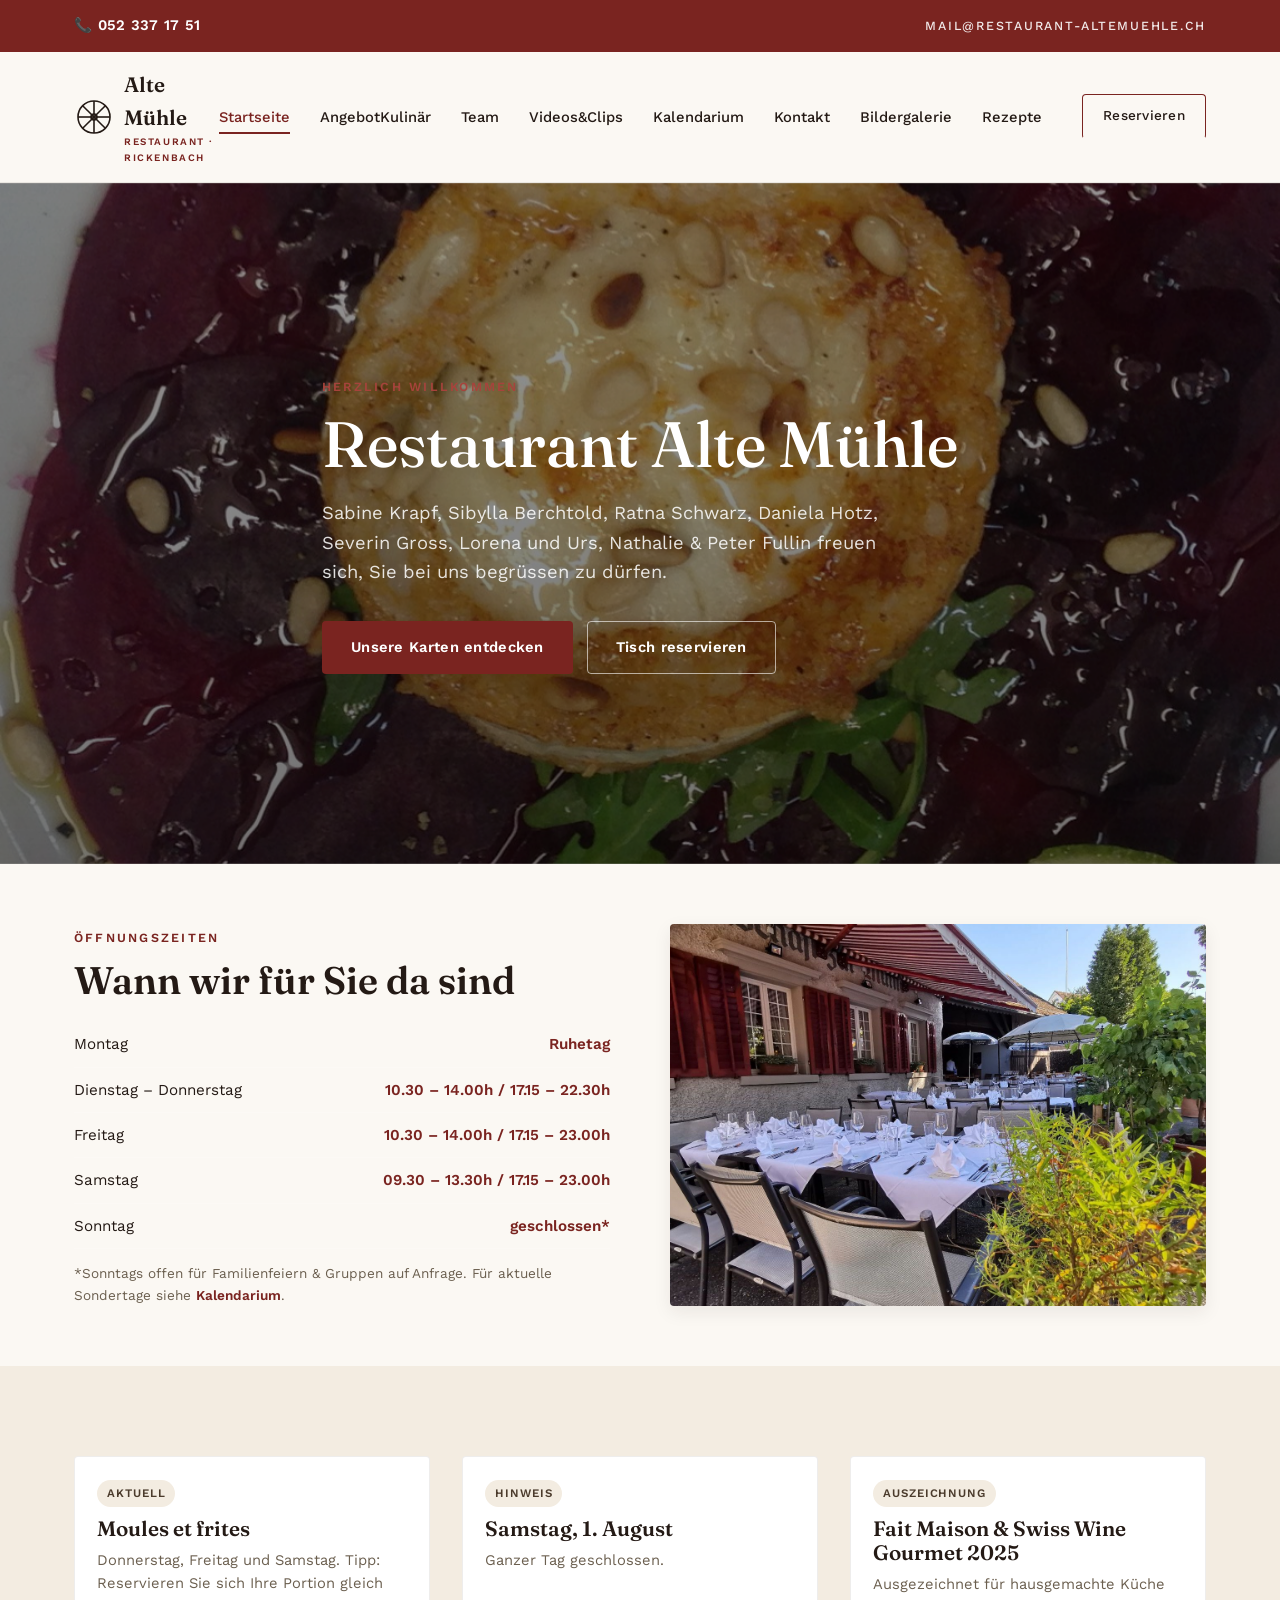
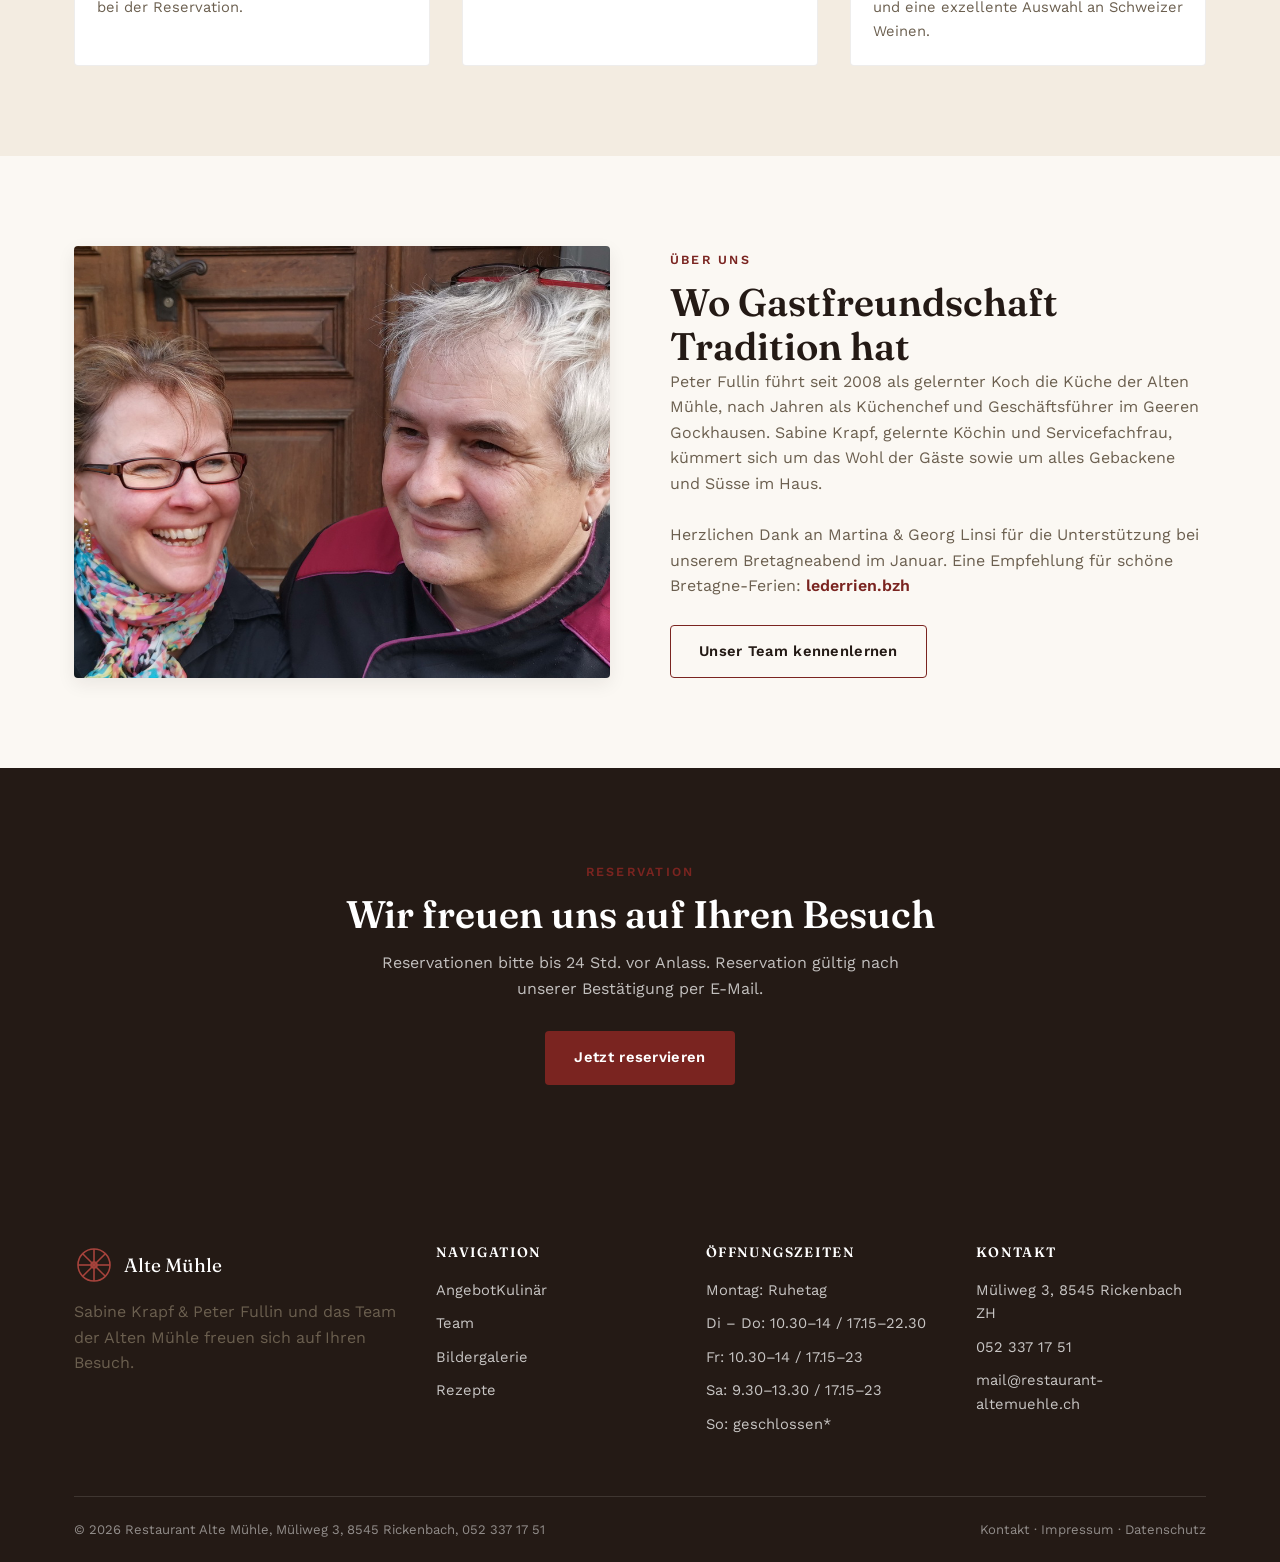
==== commit b5fcc5bd: "." ====
--- a/index.html
+++ b/index.html
@@ -189,7 +189,7 @@
 </script>
 
 <script>
-  document.addEventListener('DOMContentLoaded', () => {
+  function initHeroSlideshow() {
     const heroImages = document.querySelectorAll('.hero-bg-img');
     let current = 0;
 
@@ -200,8 +200,15 @@
       current = (current + 1) % heroImages.length;
       heroImages[current].classList.add('active');
     }, 5000);
-  });
+  }
+
+  if (document.readyState === 'loading') {
+    document.addEventListener('DOMContentLoaded', initHeroSlideshow);
+  } else {
+    initHeroSlideshow();
+  }
 </script>
+
 
 </body>
 </html>
--- a/style.css
+++ b/style.css
@@ -243,10 +243,13 @@
   inset: 0;
   width: 100%;
   height: 100%;
+  display: block;
   object-fit: cover;
   opacity: 0;
   transition: opacity 1.2s ease;
   filter: brightness(0.7);
+  will-change: opacity;
+  transform: translateZ(0);
 }
 
 .hero-bg-img.active {
@@ -258,6 +261,7 @@
   inset: 0;
   background: linear-gradient(rgba(0,0,0,0.15), rgba(0,0,0,0.35));
   z-index: 1;
+  pointer-events: none;
 }
 
 .hero-inner {
@@ -268,6 +272,7 @@
   padding: 100px 24px;
   color: var(--white);
 }
+
 
 .hero .eyebrow { color: var(--brass-light); }
 
